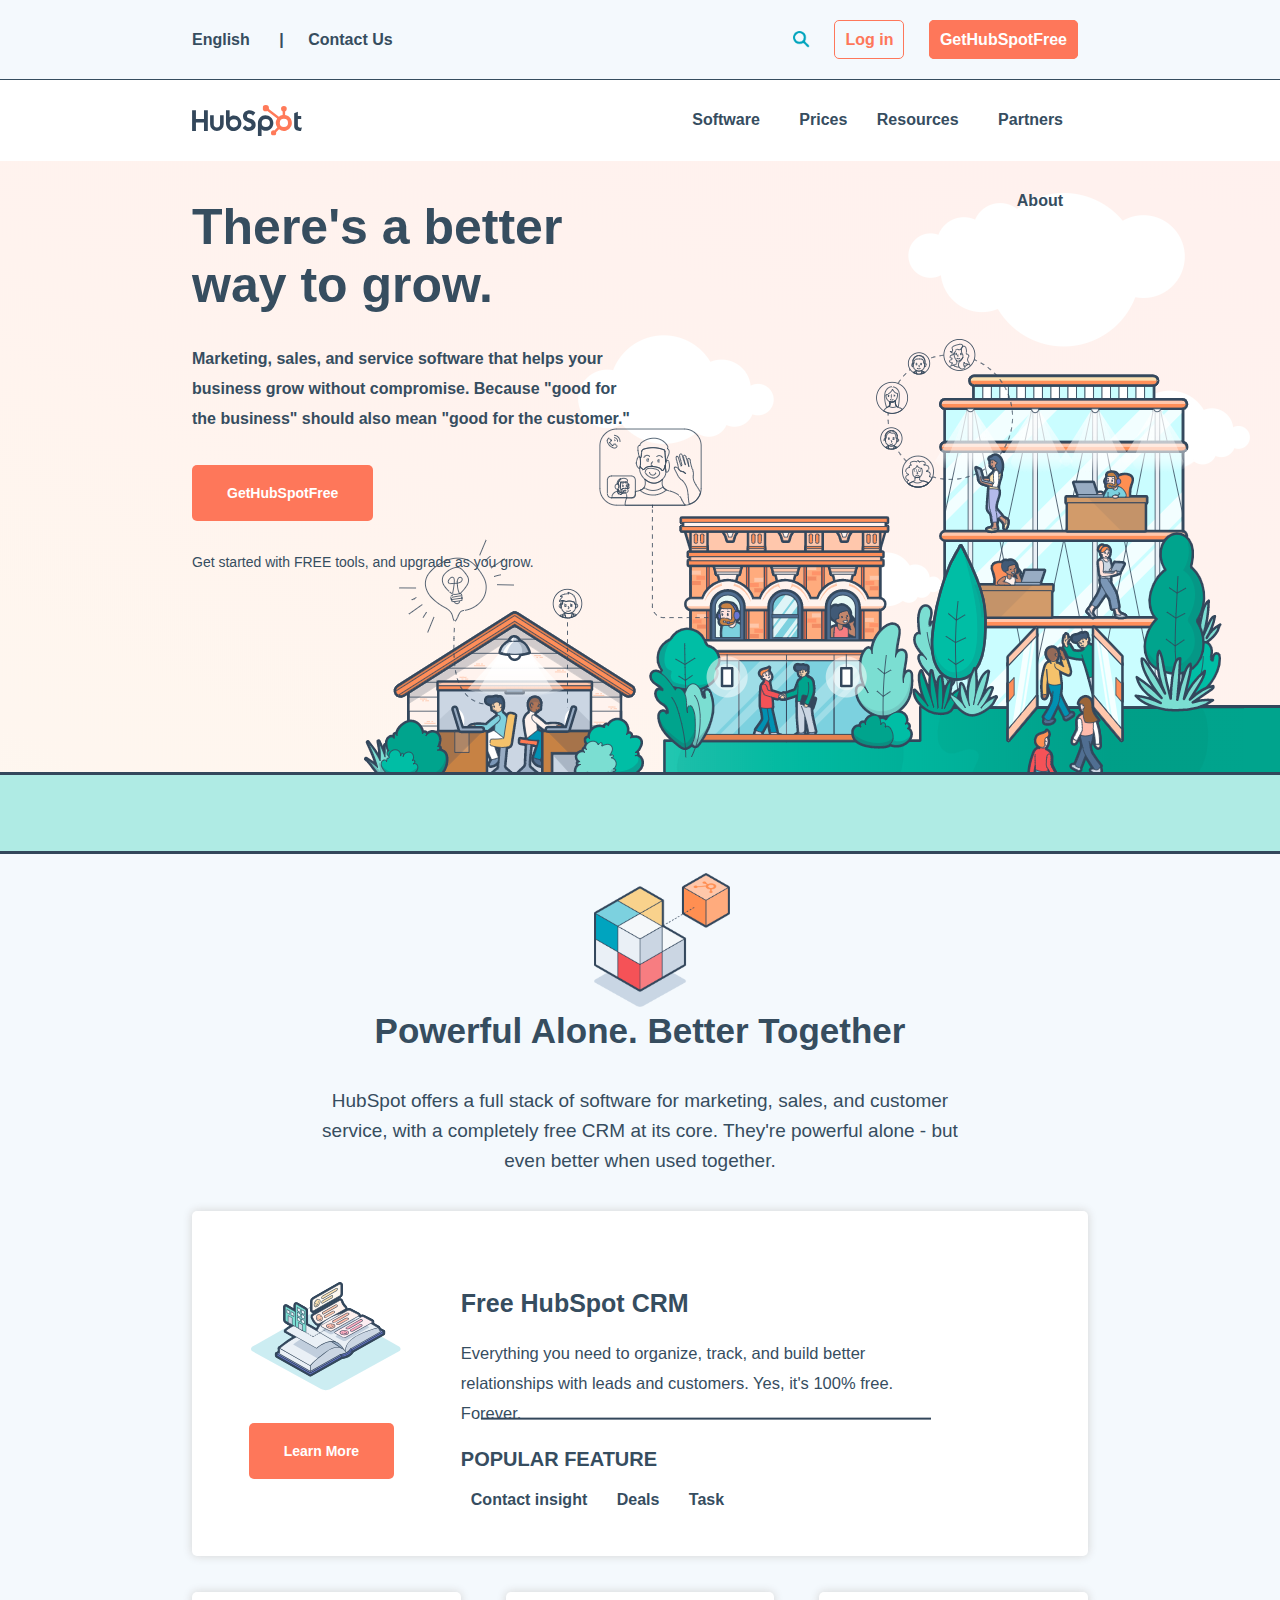
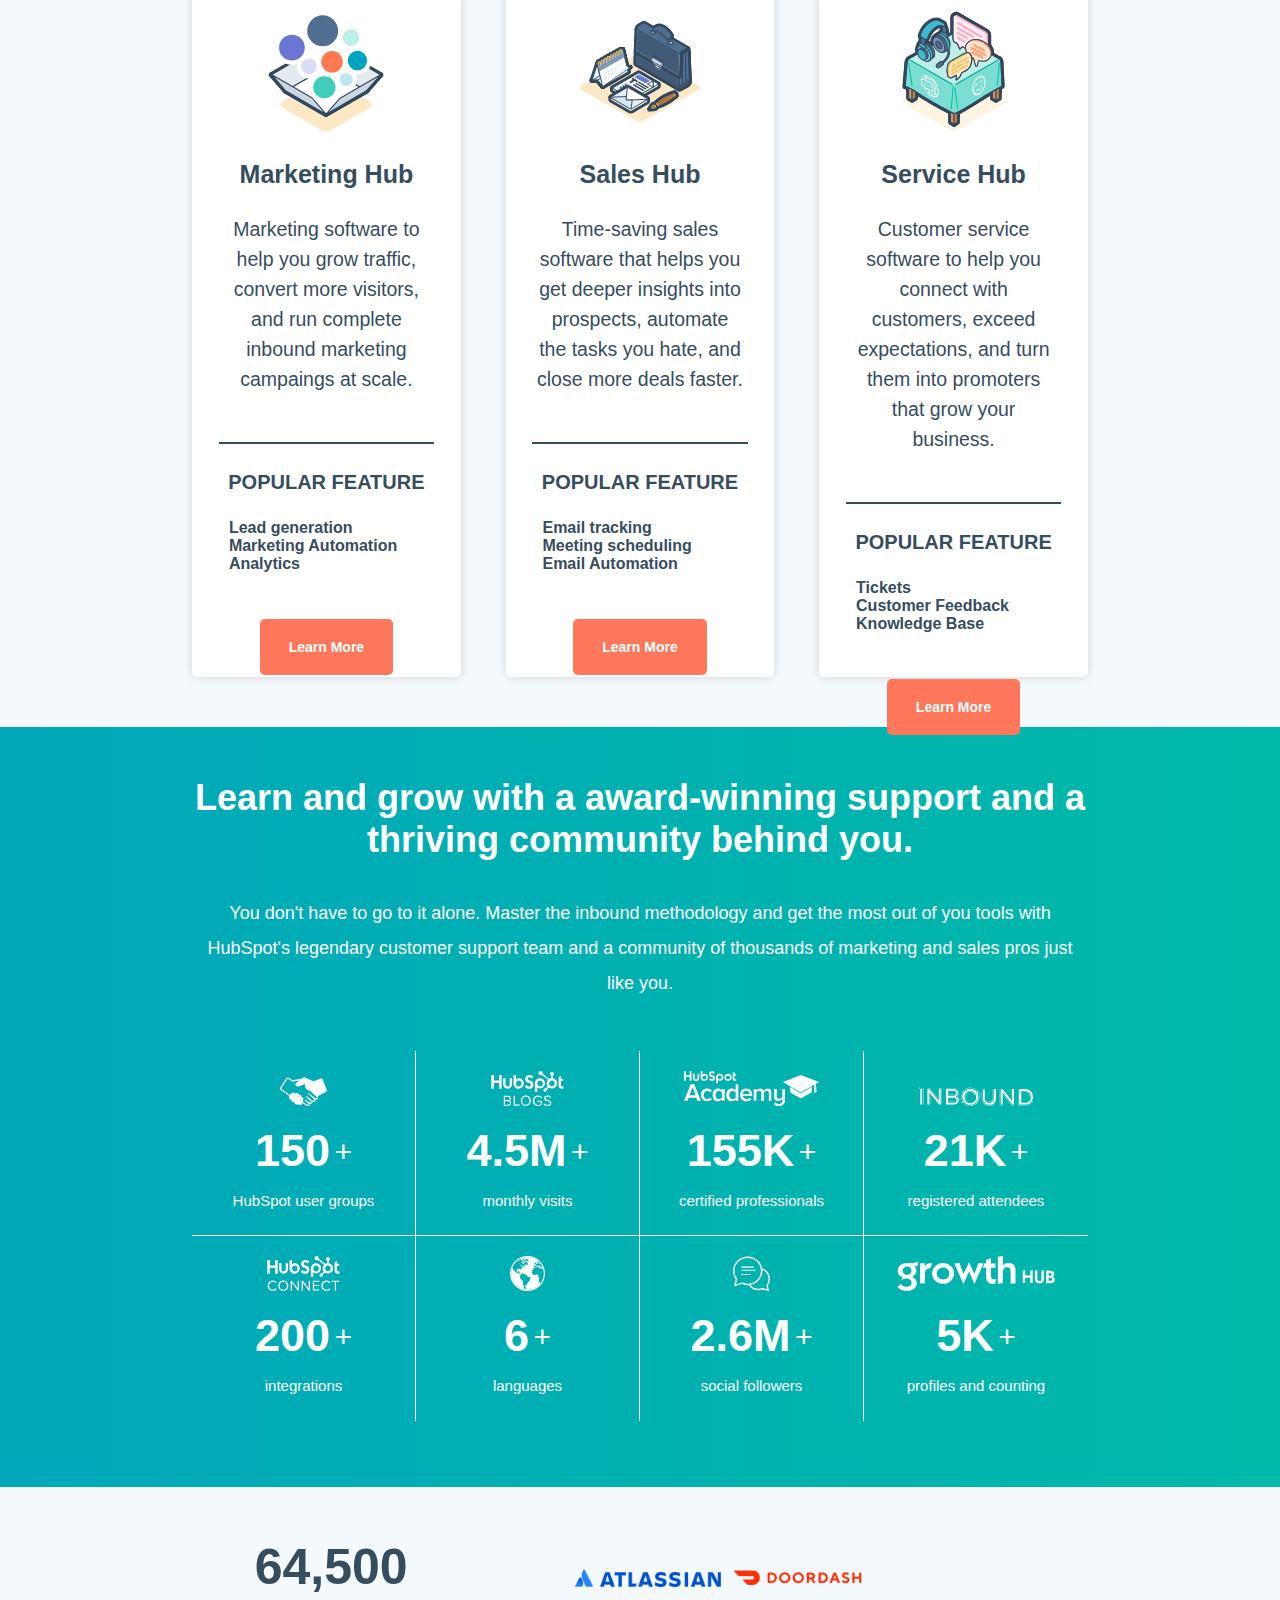
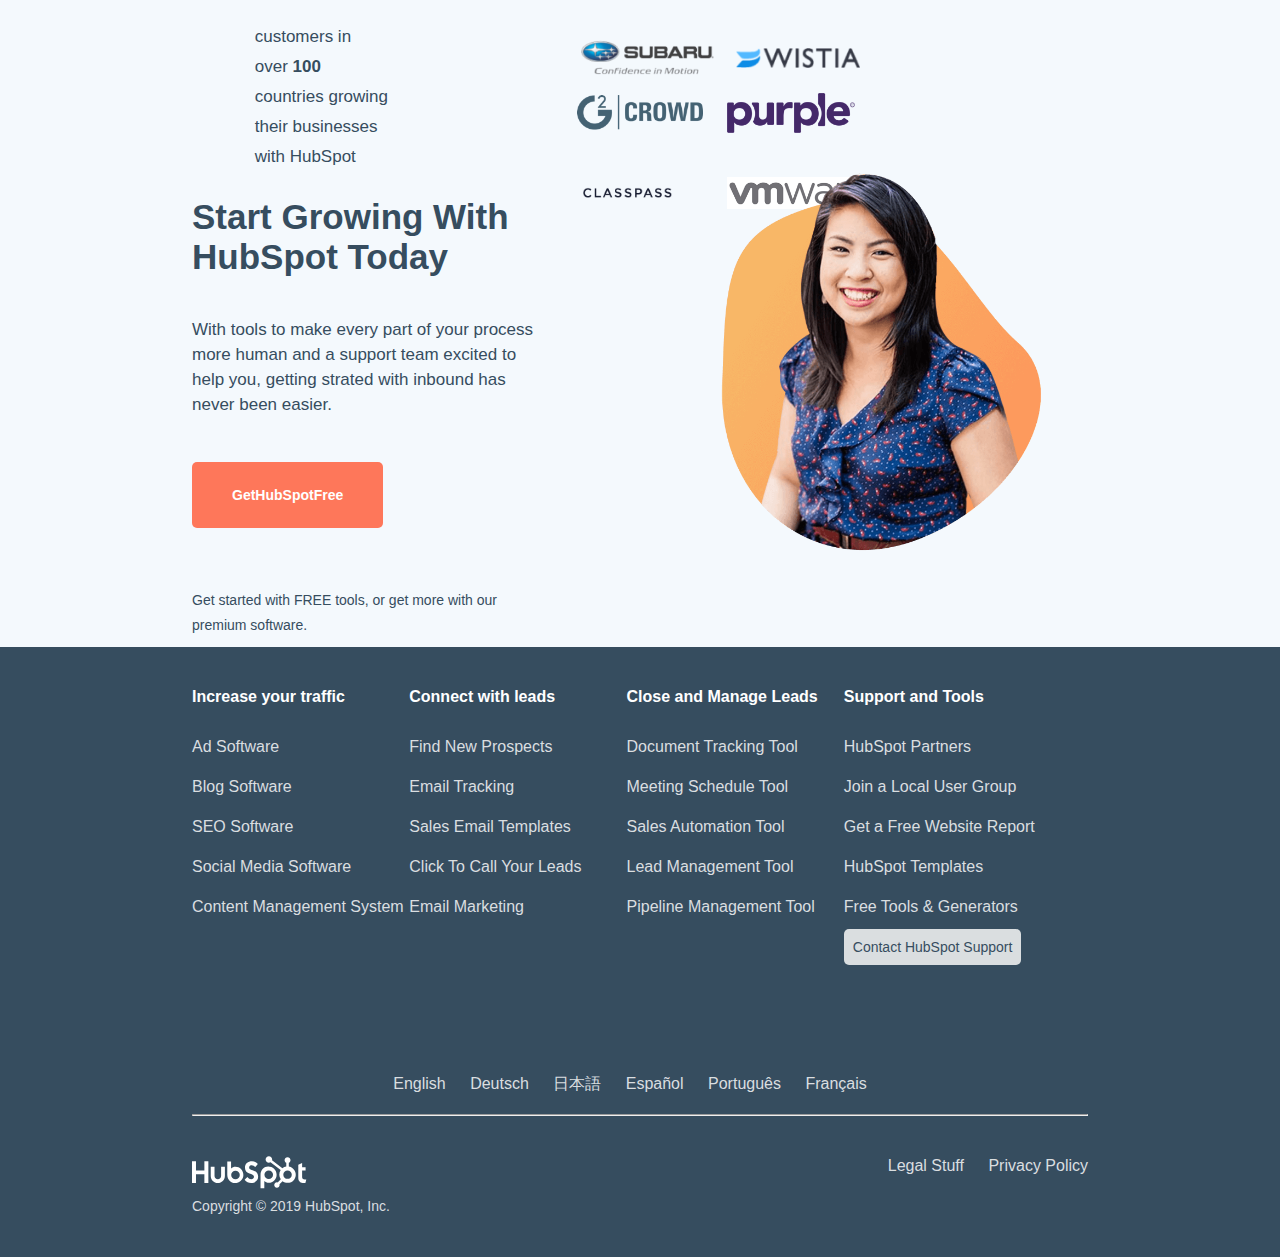
==== index.html @ 75ce94f2 "Fix nav link color" ====
<!DOCTYPE html>
<html lang="en-US">
<head>
    <meta charset="UTF-8">
    <meta http-equiv="X-UA-Compatible" content="IE=edge">
    <meta name="viewport" content="width=device-width, initial-scale=1.0">
    <title>HubSpot</title>
    <link rel="stylesheet" href="./assets/css/style.css">
    <!-- Custom font -->
    <link rel="preconnect" href="https://fonts.gstatic.com">
    <link href="https://fonts.googleapis.com/css2?family=Montserrat:wght@200;400;600;700;800&display=swap" rel="stylesheet">  
    <!-- Custom icons -->
    <link rel="stylesheet" href="https://cdnjs.cloudflare.com/ajax/libs/font-awesome/5.15.3/css/all.min.css" integrity="sha512-iBBXm8fW90+nuLcSKlbmrPcLa0OT92xO1BIsZ+ywDWZCvqsWgccV3gFoRBv0z+8dLJgyAHIhR35VZc2oM/gI1w==" crossorigin="anonymous" />
</head>
<body>
    <!-- Header -->
    <header>
        <!-- Top row nav -->
        <section class="topRow bgLightBlue">
            <div class="container clearfix">
                <div class="col2">
                    <ul>
                        <li>
                            <a class="mainColor" href="#">
                                <i class="fas fa-globe-europe smallGlobe"></i>
                                <span>English</span>
                                <i class="fas fa-chevron-down"></i>
                            </a>
                        </li>
                        <li>
                            <div class="vertical-divisor">|</div>
                        </li>
                        <li>
                            <a class="mainColor" href="#">Contact Us</a>
                        </li>
                    </ul>
                </div>
                <div class="col2 alignRight">
                    <img class="smallIcon" src="./assets/img/search-20icon.webp" alt="Search icon">
                    <a class="medBtn" href="#">Log in</a>
                    <a class="medBtn" href="#">GetHubSpotFree</a>
                </div>
            </div>
        </section>
        <!-- /Top row nav -->
        <section class="bottomRow bgWhite">
            <div class="container clearfix">
                <div class="col2">
                    <img class="siteLogo" src="./assets/img/logo.svg" alt="Site logo">
                </div>
                <div class="col2">
                    <ul class="bottomRMenu alignRight">
                        <li>
                            <a class="mainColor" href="#">
                                <span>Software</span>
                                <i class="fas fa-chevron-down"></i>
                            </a>
                        </li>
                        <li>
                            <a class="mainColor" href="#">
                                <span>Prices</span>
                            </a>
                        </li>
                        <li>
                            <a class="mainColor" href="#">
                                <span>Resources</span>
                                <i class="fas fa-chevron-down"></i>
                            </a>
                        </li>
                        <li>
                            <a class="mainColor" href="#">
                                <span>Partners</span>
                                <i class="fas fa-chevron-down"></i>
                            </a>
                        </li>
                        <li>
                            <a class="mainColor" href="#">
                                <span>About</span>
                                <i class="fas fa-chevron-down"></i>
                            </a>
                        </li>
                    </ul>
                </div>
            </div>
        </section>
    </header>
    <!-- /Header -->

    <!-- Main -->
    <main>
        <!-- Introduction -->
        <section class="siteIntroduction bgLightOrange">
            <div class="introContent container">
                <h1>There's a better way to grow.</h1>
                <p>Marketing, sales, and service software that helps your business grow without compromise. Because "good for the business" should also mean "good for the customer."</p>
                <a class="btnOrange" href="#">GetHubSpotFree</a>
                <p>Get started with FREE tools, and upgrade as you grow.</p>
            </div>
            <div class="imgCompl"></div>
            <div class="imgBck"></div>
        </section>
        <!-- /Introduction -->

        <!-- Products -->
        <section class="mainProducts bgLightBlue">
            <div class="container clearfix">
                <!-- Products intro -->
                <img src="./assets/img/cube.webp" alt="Cube image">
                <h2>Powerful Alone. Better Together</h2>
                <p class="mainPrSub">HubSpot offers a full stack of software for marketing, sales, and customer service, with a completely free CRM at its core. They're powerful alone - but even better when used together.</p>
                <!-- /Products intro -->

                <!-- Horizontal card -->
                <div class="horizProduct boxCard">
                    <div class="col2">
                        <div>
                            <img class="medImg" src="./assets/img/book.svg" alt="Book image">
                        </div>
                        <div>
                            <a class="btnOrange" href="">Learn More</a>
                        </div>
                    </div>
                    <div class="col2">
                        <div class="hubCrm">
                            <h3>Free HubSpot CRM</h3>
                            <p>Everything you need to organize, track, and build better relationships with leads and customers. Yes, it's 100&percnt; free. Forever.</p>
                            <h4>Popular feature</h4>
                            <div class="customHr"></div>
                            <ul>
                                <li>
                                    <i class="orangeCheck fas fa-check-circle"></i> Contact insight
                                </li>
                                <li>
                                    <i class="orangeCheck fas fa-check-circle"></i> Deals
                                </li>
                                <li>
                                    <i class="orangeCheck fas fa-check-circle"></i> Task
                                </li>
                            </ul>
                        </div>
                    </div>
                </div>
                <!-- /Horizontal card -->

                <!-- Vertical cards -->
                <div class="verticalProducts">
                    <!-- First card -->
                    <div class="col3 boxCard">
                        <img src="./assets/img/buble.svg" alt="Buble image">
                        <h3>Marketing Hub</h3>
                        <p>Marketing software to help you grow traffic, convert more visitors, and run complete inbound marketing campaings at scale.</p>
                        <hr>
                        <h4>Popular feature</h4>
                        <ul>
                            <li>
                                <i class="orangeCheck fas fa-check-circle"></i> Lead generation
                            </li>
                            <li>
                                <i class="orangeCheck fas fa-check-circle"></i> Marketing Automation
                            </li>
                            <li>
                                <i class="orangeCheck fas fa-check-circle"></i> Analytics
                            </li>
                        </ul>
                        <div>
                            <a class="btnOrange" href="">Learn More</a>
                        </div>
                    </div>
                    <!-- /First card -->
                    
                    <!-- Second card -->
                    <div class="col3 boxCard">
                        <img src="./assets/img/office.svg" alt="Office stuff image">
                        <h3>Sales Hub</h3>
                        <p>Time-saving sales software that helps you get deeper insights into prospects, automate the tasks you hate, and close more deals faster.</p>
                        <hr>
                        <h4>Popular feature</h4>
                        <ul>
                            <li>
                                <i class="orangeCheck fas fa-check-circle"></i> Email tracking
                            </li>
                            <li>
                                <i class="orangeCheck fas fa-check-circle"></i> Meeting scheduling
                            </li>
                            <li>
                                <i class="orangeCheck fas fa-check-circle"></i> Email Automation
                            </li>
                        </ul>
                        <div>
                            <a class="btnOrange" href="">Learn More</a>
                        </div>
                    </div>
                    <!-- /Second card -->

                    <!-- Third card -->
                    <div class="col3 boxCard">
                        <img src="./assets/img/table.svg" alt="Table image">
                        <h3>Service Hub</h3>
                        <p>Customer service software to help you connect with customers, exceed expectations, and turn them into promoters that grow your business.</p>
                        <hr>
                        <h4>Popular feature</h4>
                        <ul>
                            <li>
                                <i class="orangeCheck fas fa-check-circle"></i> Tickets
                            </li>
                            <li>
                                <i class="orangeCheck fas fa-check-circle"></i> Customer Feedback
                            </li>
                            <li>
                                <i class="orangeCheck fas fa-check-circle"></i> Knowledge Base
                            </li>
                        </ul>
                        <div>
                            <a class="btnOrange" href="">Learn More</a>
                        </div>
                    </div>
                    <!-- /Third card -->
                </div>
                <!-- /Vertical cards -->

            </div>
        </section>
        <!-- /Products -->

        <!-- Numbers -->
        <section class="numbersSec bgGradientBlue">
            <div class="container">
                <!-- Intro -->
                <div class="numbersIntro">
                    <h2>Learn and grow with a award-winning support and a thriving community behind you.</h2>
                    <p>You don't have to go to it alone. Master the inbound methodology and get the most out of you tools with HubSpot's legendary customer support team and a community of thousands of marketing and sales pros just like you.</p>
                </div>
                <!-- /Intro -->

                <!-- Site Numbers -->
                <div class="siteNumbers clearfix">
                    <!-- First -->
                    <div class="col4">
                        <!-- Top Element -->
                        <div class="topElem">
                            <img src="./assets/img/hands.svg" alt="Hands icon">
                            <div>
                                <span class="bigNumber">150</span> 
                                <span class="plusElem">+</span>
                            </div>
                            <p>HubSpot user groups</p>
                        </div>
                        <!-- /Top Element -->
                        
                        <!-- Bottom Element -->
                        <div class="botElem">
                            <img src="./assets/img/connect.svg" alt="Chat icon">
                            <div>
                                <span class="bigNumber">200</span> 
                                <span class="plusElem">+</span>
                            </div>
                            <p>integrations</p>
                        </div>
                        <!-- /Bottom Element -->
                    </div>
                    <!-- /First -->

                    <!-- Second -->
                    <div class="col4">
                        <!-- Top Element -->
                        <div class="topElem">
                            <img src="./assets/img/blogs.svg" alt="Blog icon">
                            <div>
                                <span class="bigNumber">4.5M</span> 
                                <span class="plusElem">+</span>
                            </div>
                            <p>monthly visits</p>
                        </div>
                        <!-- /Top Element -->
                        
                        <!-- Bottom Element -->
                        <div class="botElem">
                            <img src="./assets/img/globe.svg" alt="Earth icon">
                            <div>
                                <span class="bigNumber">6</span> 
                                <span class="plusElem">+</span>
                            </div>
                            <p>languages</p>
                        </div>
                        <!-- /Bottom Element -->                        
                    </div>
                    <!-- /Second -->

                    <!-- Third -->
                    <div class="col4">
                        <div class="topElem">
                            <img src="./assets/img/academy.svg" alt="Academy icon">
                            <div>
                                <span class="bigNumber">155K</span> 
                                <span class="plusElem">+</span>
                            </div>
                            <p>certified professionals</p>
                        </div>
                        <!-- /Top Element -->
                        
                        <!-- Bottom Element -->
                        <div class="botElem">
                            <img src="./assets/img/followers.svg" alt="Follower icon">
                            <div>
                                <span class="bigNumber">2.6M</span> 
                                <span class="plusElem">+</span>
                            </div>
                            <p>social followers</p>
                        </div>
                        <!-- /Bottom Element -->                        
                    </div>
                    <!-- /Third -->

                    <!-- Fourth -->
                    <div class="col4">
                        <div class="topElem last">
                            <img src="./assets/img/inbound.svg" alt="Inbound icon">
                            <div>
                                <span class="bigNumber">21K</span> 
                                <span class="plusElem">+</span>
                            </div>
                            <p>registered attendees</p>
                        </div>
                        <!-- /Top Element -->
                        
                        <!-- Bottom Element -->
                        <div class="botElem last">
                            <img src="./assets/img/growth.svg" alt="Growth hub icon">
                            <div>
                                <span class="bigNumber">5K</span> 
                                <span class="plusElem">+</span>
                            </div>
                            <p>profiles and counting</p>
                        </div>
                        <!-- /Bottom Element -->                        
                    </div>
                    <!-- /Fourth -->

                </div>
                <!-- /Site Numbers -->

            </div>
        </section>
        <!-- /Numbers -->

        <!-- Bottom -->
        <section class="bottomSec">
            <div class="container clearfix">
                <!-- Top row -->
                <div class="topRow">
                    <!-- Left column -->
                    <div class="col2">
                        <h2>64,500</h2>
                        <p>customers in over <strong>100</strong> countries growing their businesses with HubSpot</p>
                    </div>
                    <!-- /Left column -->

                    <!-- Right column -->
                    <div class="col2">
                        <div class="col4">
                            <img class="indLogo" src="./assets/img/atlasian.webp" alt="Atlasian logo" height="18">
                            <img class="indLogo" src="./assets/img/subaru.webp" alt="Subaru logo" height="45">
                        </div>
                        <div class="col4">
                            <img class="indLogo" src="./assets/img/doordash.webp" alt="Doordash logo" height="15">
                            <img class="indLogo" src="./assets/img/wistia.webp" alt="Wistia logo" height="20">
                        </div>
                        <div class="col4">
                            <img class="indLogo" src="./assets/img/g2crowd.webp" alt="G2 Crowd logo" height="35">
                            <img class="indLogo" src="./assets/img/classpass.webp" alt="Classpass logo" height="40">
                        </div>
                        <div class="col4">
                            <img class="indLogo" src="./assets/img/purple.webp" alt="Purple logo" height="40">
                            <img class="indLogo" src="./assets/img/vmware.webp" alt="VMWare logo" height="32">
                        </div>
                    </div>
                    <!-- /Right column -->
                </div>
                <!-- /Top row -->

                <!-- Bottom row -->
                <div class="bottomRow">
                    <!-- Left column -->
                    <div class="col2">
                        <h2>Start Growing With HubSpot Today</h2>
                        <p>With tools to make every part of your process more human and a support team excited to help you, getting strated with inbound has never been easier.</p>
                        <a class="btnOrange" href="">GetHubSpotFree</a>
                        <p>Get started with FREE tools, or get more with our premium software.</p>
                    </div>
                    <!-- Left column -->

                    <!-- Right column -->
                    <div class="col2 womanImg">
                        <img src="./assets/img/woman.webp" alt="Woman image">
                    </div>
                    <!-- /Right column -->
                </div>
                <!-- /Bottom row -->
            </div>
        </section>
        <!-- /Bottom -->
    </main>
    <!-- /Main -->

    <!-- Footer -->
    <footer>
        <div class="container">
            <!-- Top row -->
            <div class="topRow">
                <div class="col4">
                    <h4>Increase your traffic</h4>
                    <ul>
                        <li><a href="#">Ad Software</a></li>
                        <li><a href="#">Blog Software</a></li>
                        <li><a href="#">SEO Software</a></li>
                        <li><a href="#">Social Media Software</a></li>
                        <li><a href="#">Content Management System</a></li>
                    </ul>
                </div>
                <div class="col4">
                    <h4>Connect with leads</h4>
                    <ul>
                        <li><a href="#">Find New Prospects</a></li>
                        <li><a href="#">Email Tracking</a></li>
                        <li><a href="#">Sales Email Templates</a></li>
                        <li><a href="#">Click To Call Your Leads</a></li>
                        <li><a href="#">Email Marketing</a></li>
                    </ul>
                </div>
                <div class="col4">
                    <h4>Close and Manage Leads</h4>
                    <ul>
                        <li><a href="#">Document Tracking Tool</a></li>
                        <li><a href="#">Meeting Schedule Tool</a></li>
                        <li><a href="#">Sales Automation Tool</a></li>
                        <li><a href="#">Lead Management Tool</a></li>
                        <li><a href="#">Pipeline Management Tool</a></li>
                    </ul>
                </div>
                <div class="col4">
                    <h4>Support and Tools</h4>
                    <ul>
                        <li><a href="#">HubSpot Partners</a></li>
                        <li><a href="#">Join a Local User Group</a></li>
                        <li><a href="#">Get a Free Website Report</a></li>
                        <li><a href="#">HubSpot Templates</a></li>
                        <li><a href="#">Free Tools & Generators</a></li>
                        <li><a class="btnSupp" href="#">Contact HubSpot Support</a></li>
                        <li>
                            <i class="fab fa-facebook-f"></i>
                            <i class="fab fa-instagram"></i>
                            <i class="fab fa-youtube"></i>
                            <i class="fab fa-twitter"></i>
                            <i class="fab fa-linkedin-in"></i>
                        </li>
                    </ul>
                </div>
            </div>
            <!-- /Top row -->

            <!-- Bottom row -->
            <div class="bottomRow">
                <!-- Languages -->
                <div>
                    <div class="siteLang">
                        <ul>
                            <li><a href="#">English</a></li>
                            <li><a href="#">Deutsch</a></li>
                            <li><a href="#">日本語</a></li>
                            <li><a href="#">Español</a></li>
                            <li><a href="#">Português</a></li>
                            <li><a href="#">Français</a></li>
                        </ul>
                    </div>
                    <!-- /Languages -->
                    <hr>
                </div>

                <!-- Left column -->
                <div class="col2 alignLeft">
                    <div class="imgSite"></div>
                    <p>Copyright &copy; 2019 HubSpot, Inc.</p>
                </div>
                <!-- /Left column -->

                <!-- Right column -->
                <div class="col2 alignRight">
                    <ul>
                        <li class="siteLegal">
                            <a href="#">Legal Stuff</a>
                        </li>
                        <li class="siteLegal">    
                            <a href="#">Privacy Policy</a>
                        </li>
                    </ul>
                </div>
                <!-- /Right column -->
            </div>
            <!-- /Bottom row -->
        </div>
    </footer>
    <!-- /Footer -->
</body>
</html>
---- assets/css/style.css ----
/* Utility */
* {
    box-sizing: border-box;
    padding: 0;
    margin: 0;
}

.clearfix::after {
    display: table;
    clear: both;
    content: "";
}

a {
    text-decoration: none;
}

ul li  {
    list-style: none;
}

.container {
    height: 100%;
    width: 70%;
    margin: auto;
}

.smallIcon {
    width: 17px;
    height: 17px;
    vertical-align: text-top;
}

.col2 {
    width: calc(100%/2);
    height: 100%;
    float: left;
}

.col3 {
    width: calc(90%/3);
    height: 685px;
    float: left;
    border-radius: 5px;
}

.col4 {
    width: calc(100%/4);
    text-align: center;
    float: left;
}

.alignLeft {
    text-align: left !important;
}

.alignRight {
    text-align: right !important;
}

.boxCard {
    background: white;
    box-shadow: 0 0 10px lightgrey;
}

.medImg {
    width: 150px !important;
}

.indLogo {
    vertical-align: middle;
    display: inline-block;
    margin: auto;
}

.bgLightBlue {
    background-color: #f4f9fd;
}

.bgWhite {
    background-color: white;
}

.bgLightOrange {
    background-color: #fff4ef;
}

.bgGradientBlue {
    background: linear-gradient(90deg, #00A8BA 0%, #00B9A8 100%);
}

.mainColor {
    color: #364d5f !important;
}

.btnOrange {
    background-color: #fe775a;
}

.btnSupp {
    background-color: #DADEE0;
    color: #364d5f;
    padding: 10px 9px;
    border-radius: 5px;
    font-size: 14px;
}

.orangeCheck {
    color: #fe775a;
    margin-right: 10px;
    vertical-align: initial;
}

.orangeCheck i {
    font-size: 12px;
    padding: 1px 2px;
    margin-left: 1px;
    margin-top: -1px;
}

.customHr {
    height: 1px;
    border: 1px solid #33475b;
    position: absolute;
    top: 75%;
    right: 25%;
    width: 450px;
}

/* Page */
body {
    background-color: #f4f9fd;
    color: #364d5f;
    /* font-family: 'Montserrat', sans-serif; */
    font-family: Arial, Helvetica, sans-serif;
}

header {
    width: 100%;
    height: 160px;
    font-weight: 600;
}

i {
    vertical-align: middle;
}

.topRow, .bottomRow {
    height: calc(100%/2);
    line-height: 80px;
}

header .topRow {
    border-bottom: 1px solid #364d5f;
}

.smallGlobe {
    vertical-align: text-top;
    font-size: 17px;
    color: #364d5f;
}

.col2 span {
    display: inline-block;
    margin-right: 5px;
}

.col2 ul li, .col3 ul li {
    display: inline-block;
}

.col2 > :nth-child(2) {
    margin-right: 10px;
}

.col2 > img:nth-child(1) {
    margin-right: 10px;
}

.vertical-divisor {
    margin: 0 20px;
}

.topRow .col2:nth-child(2) {
    text-align: center;
}

.medBtn {
    color: #fe775a;
    border: 1px solid #fe775a;
    padding: 10px 10px;
    border-radius: 5px;
    margin: 0 10px;
}

.medBtn:nth-child(3) {
    color: white;
    background-color: #fe775a;;
}

.siteLogo {
    vertical-align: middle;
    width: 110px;
}

.bottomRMenu li{
    margin: 0 10px;
}

.bottomRMenu a {
    color: #364d5f;
}

.bottomRMenu i {
    margin-left: 10px;
}

/* Introduction */
.imgBck {
    /* text-align: right; */
    background: url(../img/jumbotron.png);
    height: 650px;
    background-position-x: 100%;
    background-repeat: no-repeat;
}

.introContent {
    position: absolute;
    left: 15%;
    padding-top: 3%;
    width: 35%;
}

.introContent h1 {
    font-size: 50px;
    font-weight: 800;
}

.introContent p {
    padding-top: 30px;
    font-weight: 600;
    line-height: 30px;
    margin-bottom: 50px;
}

.introContent a, .horizProduct a{
    color: white;
    padding: 20px 35px;
    border-radius: 5px;
    font-size: 14px;
    font-weight: 600;
}

.introContent p:nth-child(4) {
    margin-top: 15px;
    font-size: 14px;
    font-weight: normal;
}

.imgCompl {
    position: absolute;
    background-color: #afebe4;
    height: 82px;
    width: 100%;
    top: 772px;
    border-top: 3px solid #33475b;
    border-bottom: 3px solid #33475b;
}

/* Products */
.mainProducts > .container {
    text-align: center;
}

.mainProducts > .container img {
    width: 20%;
    margin-top: 7%;
}

.mainProducts h2 {
    font-size: 35px;
}

.mainProducts .mainPrSub {
    font-size: 19px;
}

.mainProducts p {
    margin: 35px 12%;
    font-size: 16.5px;
    line-height: 30px;
}

.horizProduct {
    height: 345px;
    text-align: left;
    border-radius: 5px;
    margin-bottom: 4%;
}

.horizProduct .col2:nth-child(1) {
    width: 30%;
    text-align: center;
}

.horizProduct .col2:nth-child(2) {
    width: 70%;
    text-align: left;
}

.horizProduct img {
    height: 150px;
    width: 150px;
    margin-top: 50px !important;
}

.horizProduct a {
    display: inline-block;
    margin-top: 40px;
}

.col2 > div {
    height: 50%;
}

.horizProduct p, .horizProduct h4, .horizProduct ul {
    margin: 20px 0px;
    width: 70%;
}

.horizProduct h3, .verticalProducts h3{
    font-size: 25px;
}

.horizProduct h4, .col3 h4{
    text-transform: uppercase;
    font-size: 20px;
}

.horizProduct hr {
    width: 50px;
    display: absolute;
}

.hubCrm {
    transform: translate(0, 45%);
}

.horizProduct li {
    font-weight: 600;
    margin-right: 15px;
}

.verticalProducts .col3:nth-child(2) {
    margin: 0 5%;
}

.col3 img {
    margin-top: 20px;
    margin-bottom: 25px;
    width: 120px !important;
    height: 120px;
}

.col3 p {
    margin: 25px 30px;
    line-height: 30px;
    font-size: 19.5px;
}

.col3 hr {
    margin: 18% 10% 10% 10%;
    border: 1px solid #364d5f;
}

.col3 ul li {
    text-align: left;
    display: block;
    margin-left: 10%;
    font-weight: 600;
}

.col3 ul {
    margin-top: 25px;
}

.verticalProducts a, .bottomSec .bottomRow a {
    color: white;
    padding: 20px 29px;
    border-radius: 5px;
    font-size: 14px;
    font-weight: 600;
}

.verticalProducts > .col3 > div {
    padding: 65px 0px;
}

/* Reviews */
.numbersSec {
    height: 760px;
    margin-top: 50px;
}

.numbersIntro {
    padding-top: 50px;
    text-align: center;
    color: white;
}

.numbersIntro h2 {
    font-size: 36px;
    padding-bottom: 35px;
}

.numbersIntro p {
    font-size: 18px;
    line-height: 35px;
}

.siteNumbers {
    height: 320px;
    margin-top: 50px;
    color: white;
}

.topElem {
    height: 185px;
    border-right: 1px solid white;
    border-bottom: 1px solid white;
}

.botElem {
    height: 185px;
    border-right: 1px solid white;
}

.last {
    border-right: 0px;
}

.topElem > img, .botElem > img {
    margin-top: 20px;
    height: 35px;
}

.topElem > div, .botElem > div {
    padding: 15px 0;
}

.topElem > p, .botElem p {
    font-size: 15px;
    padding-bottom: 15px;
}

.bigNumber {
    font-size: 45px;
    font-weight: 600;
}

.plusElem {
    font-size: 30px;
    vertical-align: text-bottom;
}

/*
    Bottom 
*/
.bottomSec {
    height: 760px;
}

/* Top Row */
.bottomSec .topRow {
    height: 270px;
}

.bottomSec .topRow > div:first-child {
    width: 30%;
    padding: 40px 7% 0 7%;
    line-height: 30px;
}

.bottomSec h2 {
    font-size: 50px;
    padding: 25px 0px;
}

.bottomSec p {
    font-size: 17px;
    margin-top: 15px;
}

.bottomSec .topRow > div:nth-child(2) {
    width: 50%;
    transform: translate(25%, 50px);
}

.bottomSec .topRow .col2 > .col4 {
    width: 150px;
} 

.topRow .col2 > .col4:nth-child(3), .topRow .col2 > .col4:nth-child(4) {
    text-align: left;
}

.topRow .col2 > .col4:nth-child(3) {
    margin-left: 1%;
}

/* Bottom Row */
.bottomRow  h2 {
    font-size: 35px;
}

.bottomRow .col2 > p {
    line-height: 25px;
}

.bottomSec .bottomRow {
    line-height: normal;
    margin-top: 15px;
}

.bottomSec .bottomRow .col2:nth-child(1) {
    width: 40%;
}

.bottomRow .btnOrange {
    margin: 45px 0;
    display: inline-block;
    padding: 25px 40px !important;
}

.bottomRow .col2 > p:last-child {
    font-size: 14px;
}

.bottomRow .womanImg {
    text-align: right;
    transform: translate(12%, 0%);
}

.womanImg img {
    width: 320px;
}

/* 
    Footer
*/

footer {
    background-color: #364d5f;
    color:#DADEE0 !important;
    height: 610px;
}

footer h4 {
    color: white;
}

footer .topRow {
    height: 70%;
}

footer .bottomRow {
    height: 30%;
    text-align: center;
}

footer .col4 {
    text-align: left;
    width: calc(97%/4);
    margin-top: 10px;
}

footer ul {
    line-height: 40px;
    margin-top: -10px;
}

footer a {
    color: #DADEE0;
}

footer li i {
    width: 15px;
    height: 15px;
    margin-right: 18px;
}

footer .bottomRow .col2 p {
    line-height: 0px;
}

footer .bottomRow ul li {
    display: inline-block;
    margin: 0 20px 10px 0px;
}

.siteLegal:nth-child(2){
    margin: 0;
}

footer .col2 {
    height: 100px;
    margin-top: 40px;
}

footer .imgSite {
    background-image: url("../img/logo-white.svg");
    background-repeat: no-repeat;
    width: 120px;
    height: 50px;
}
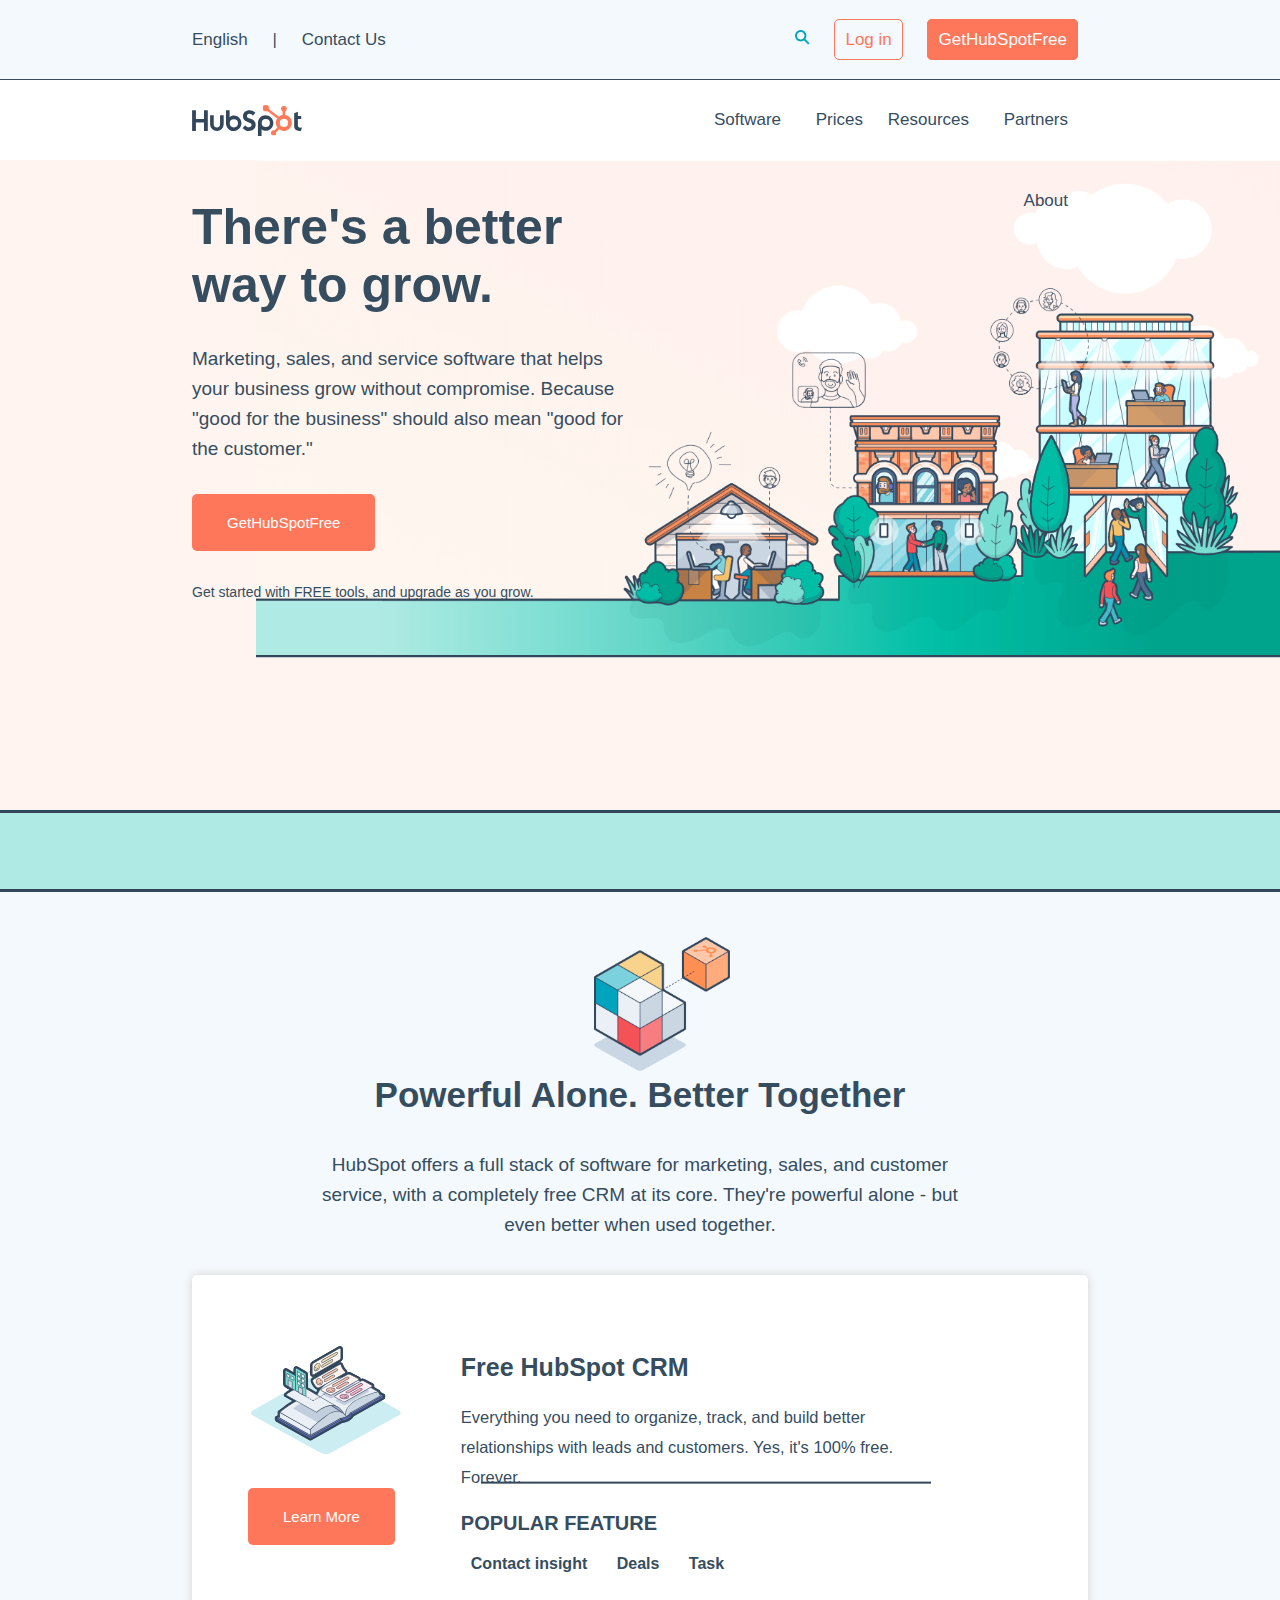
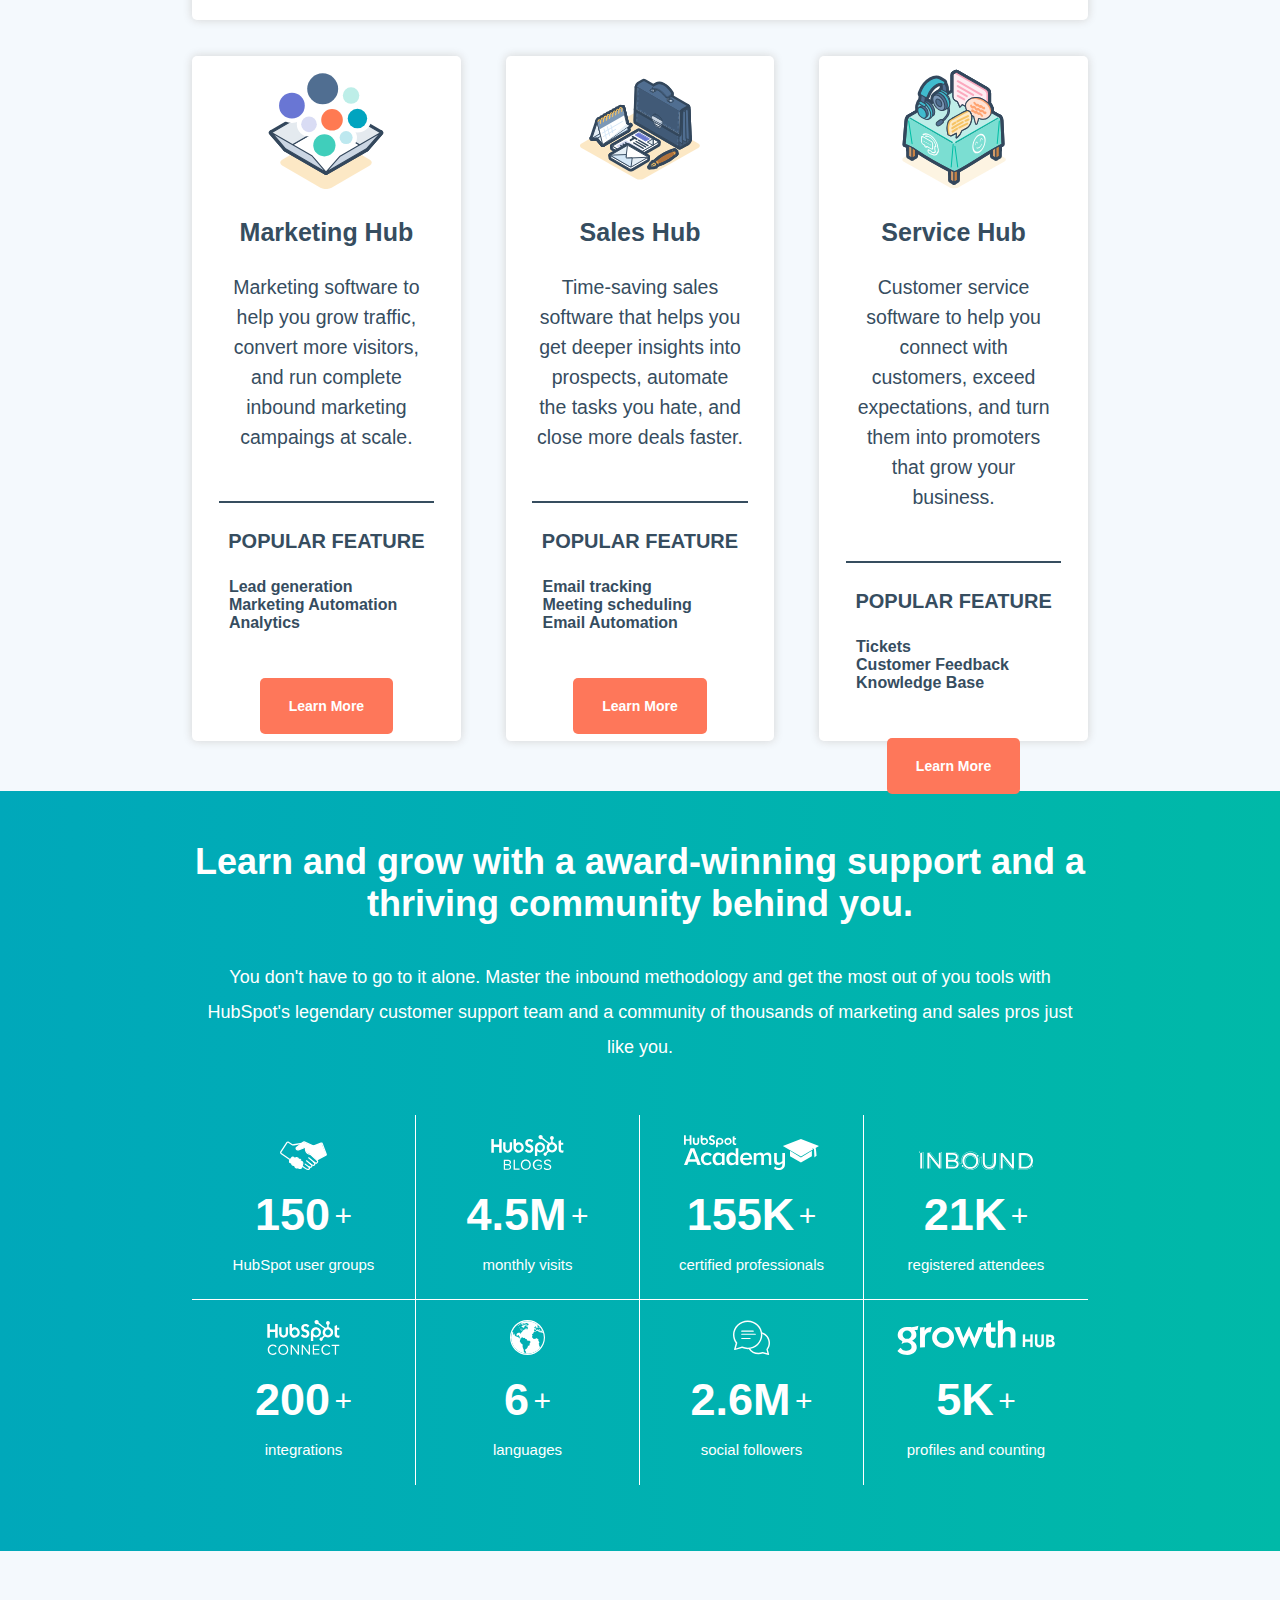
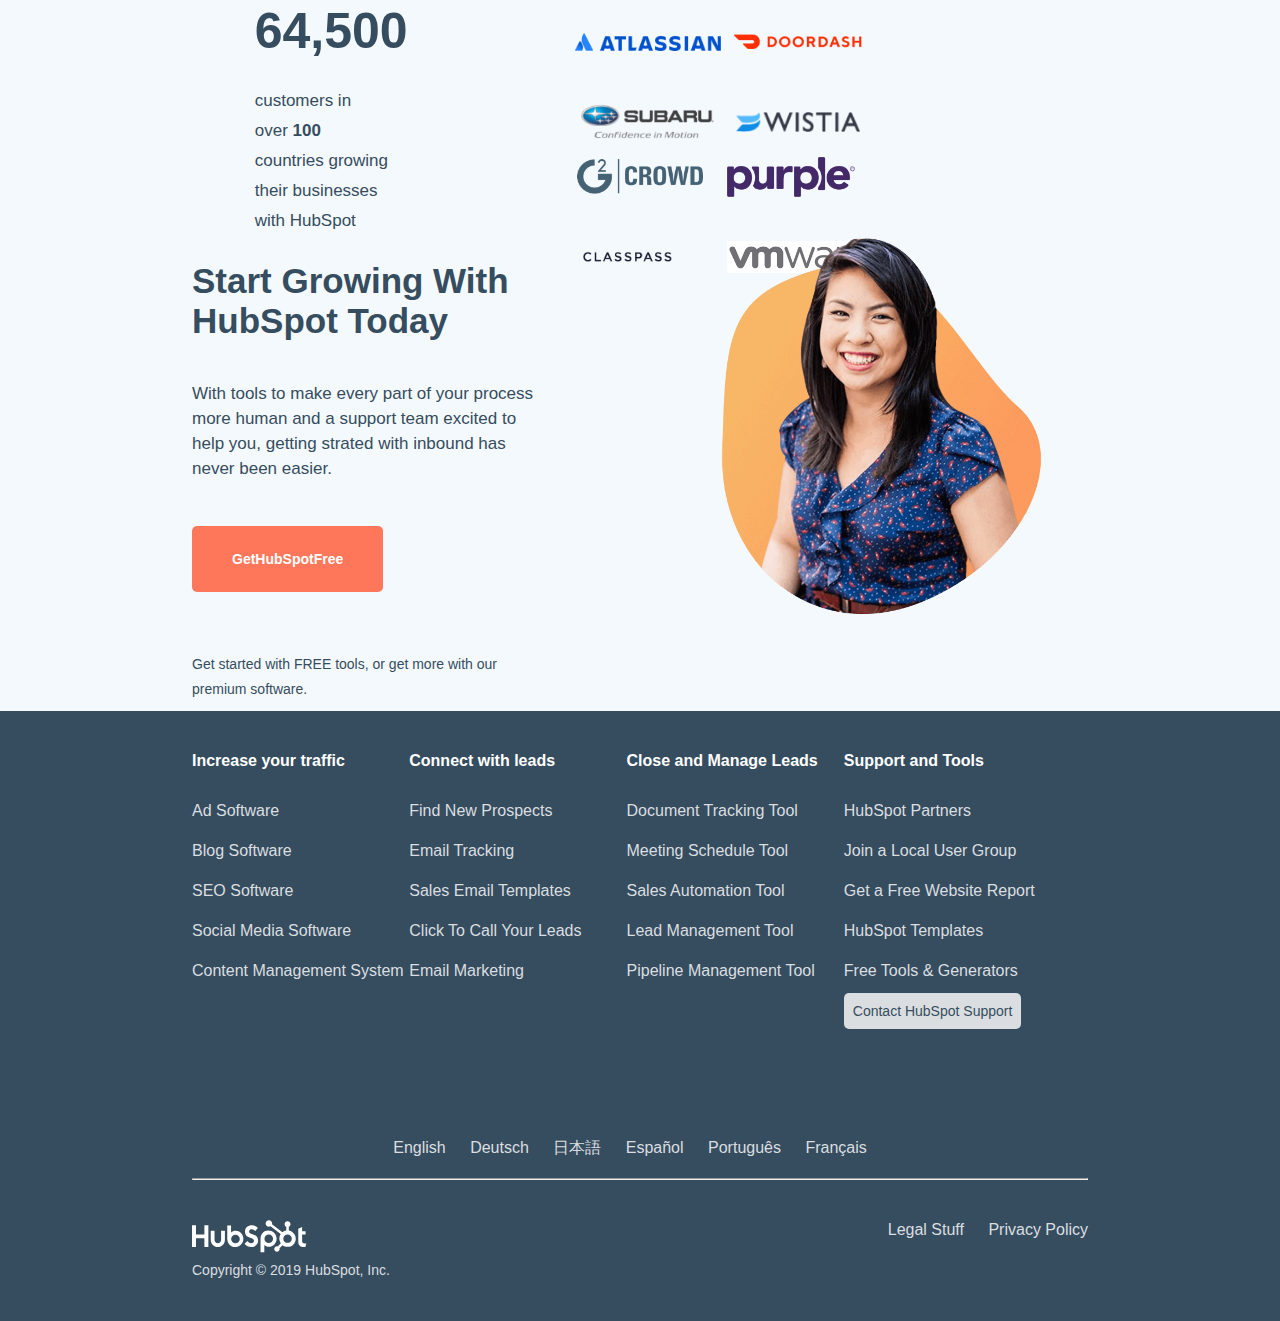
==== commit 26ff65f0: "Fix main bckgrnd image" ====
--- a/index.html
+++ b/index.html
@@ -96,8 +96,8 @@
                 <a class="btnOrange" href="#">GetHubSpotFree</a>
                 <p>Get started with FREE tools, and upgrade as you grow.</p>
             </div>
+            <div class="imgBck"></div>
             <div class="imgCompl"></div>
-            <div class="imgBck"></div>
         </section>
         <!-- /Introduction -->
 
--- a/assets/css/style.css
+++ b/assets/css/style.css
@@ -26,8 +26,8 @@
 }
 
 .smallIcon {
-    width: 17px;
-    height: 17px;
+    width: 15px;
+    height: 15px;
     vertical-align: text-top;
 }
 
@@ -138,7 +138,7 @@
 header {
     width: 100%;
     height: 160px;
-    font-weight: 600;
+    font-size: 17px;
 }
 
 i {
@@ -162,7 +162,6 @@
 
 .col2 span {
     display: inline-block;
-    margin-right: 5px;
 }
 
 .col2 ul li, .col3 ul li {
@@ -217,11 +216,11 @@
 
 /* Introduction */
 .imgBck {
-    /* text-align: right; */
     background: url(../img/jumbotron.png);
     height: 650px;
     background-position-x: 100%;
     background-repeat: no-repeat;
+    background-size: 80%;
 }
 
 .introContent {
@@ -238,17 +237,16 @@
 
 .introContent p {
     padding-top: 30px;
-    font-weight: 600;
     line-height: 30px;
     margin-bottom: 50px;
+    font-size: 19px;
 }
 
 .introContent a, .horizProduct a{
     color: white;
     padding: 20px 35px;
     border-radius: 5px;
-    font-size: 14px;
-    font-weight: 600;
+    font-size: 15px;
 }
 
 .introContent p:nth-child(4) {
@@ -258,11 +256,8 @@
 }
 
 .imgCompl {
-    position: absolute;
     background-color: #afebe4;
     height: 82px;
-    width: 100%;
-    top: 772px;
     border-top: 3px solid #33475b;
     border-bottom: 3px solid #33475b;
 }
@@ -274,7 +269,7 @@
 
 .mainProducts > .container img {
     width: 20%;
-    margin-top: 7%;
+    margin-top: 5%;
 }
 
 .mainProducts h2 {
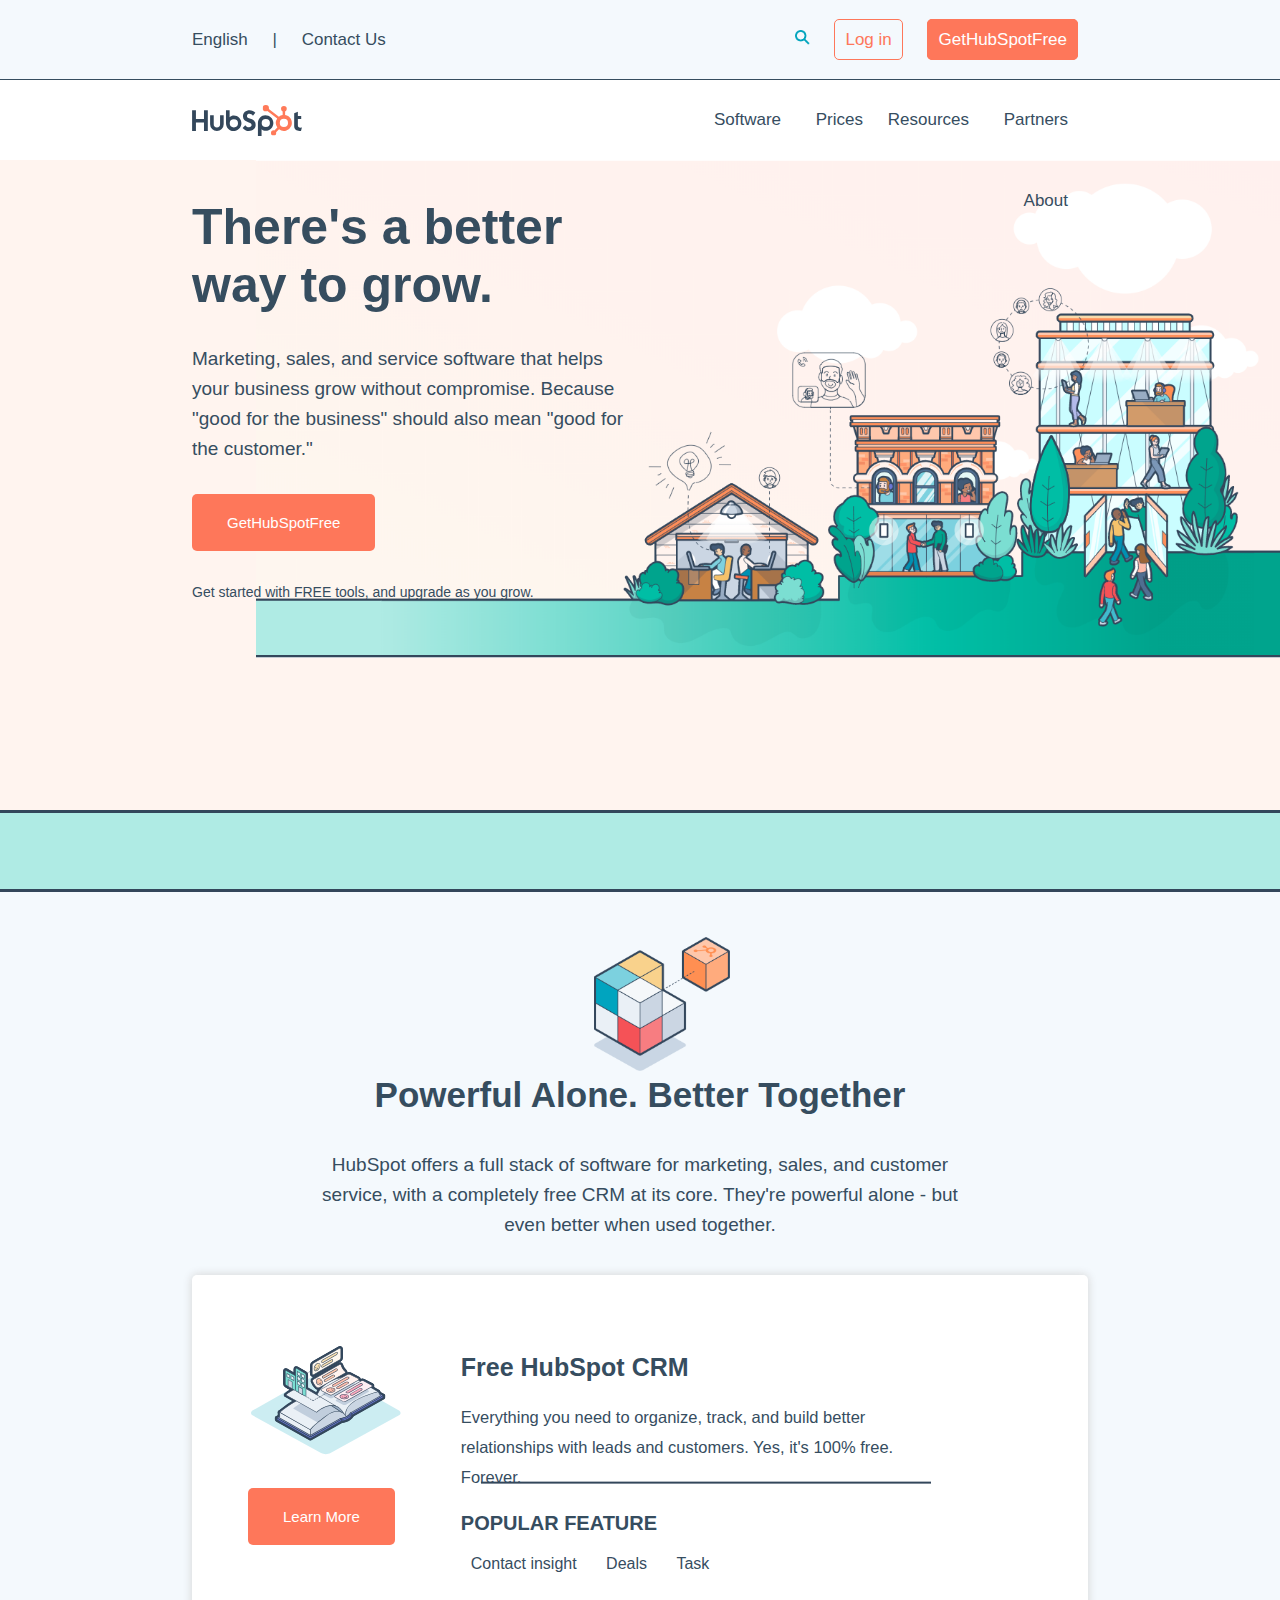
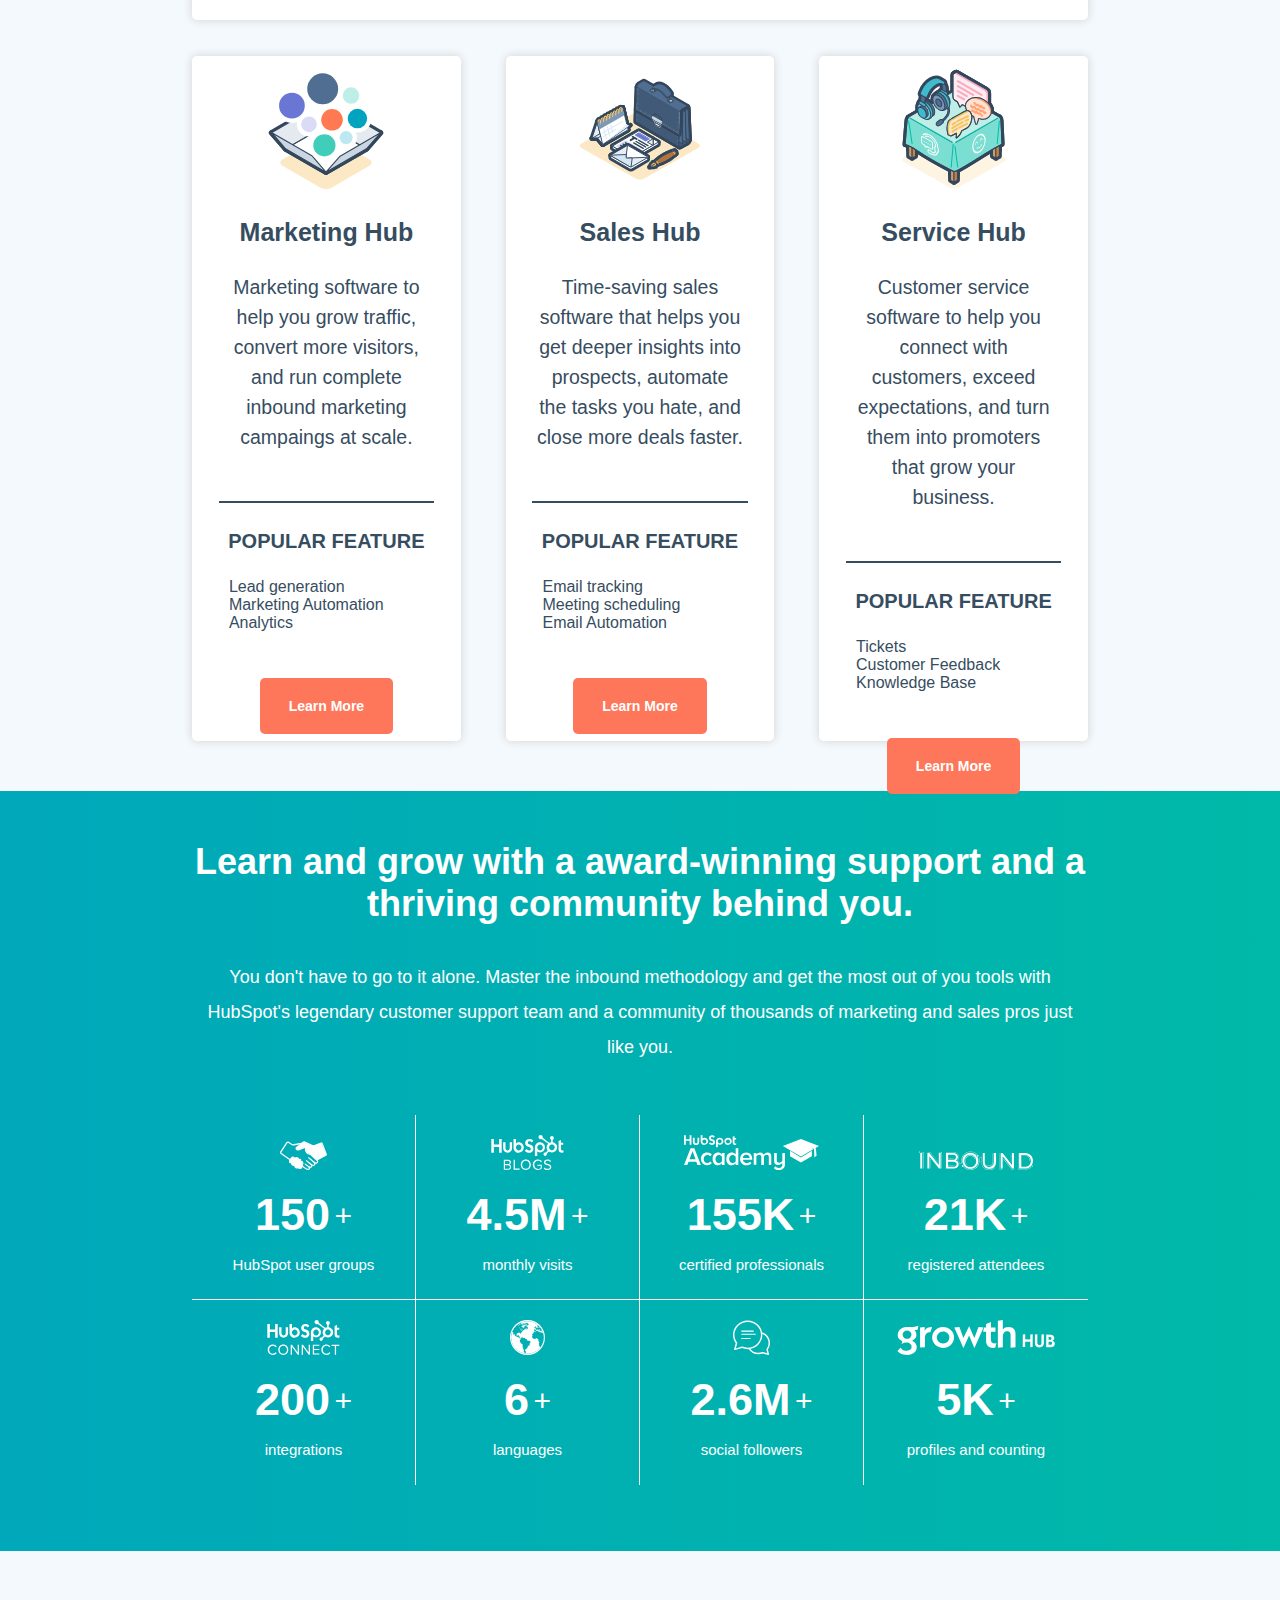
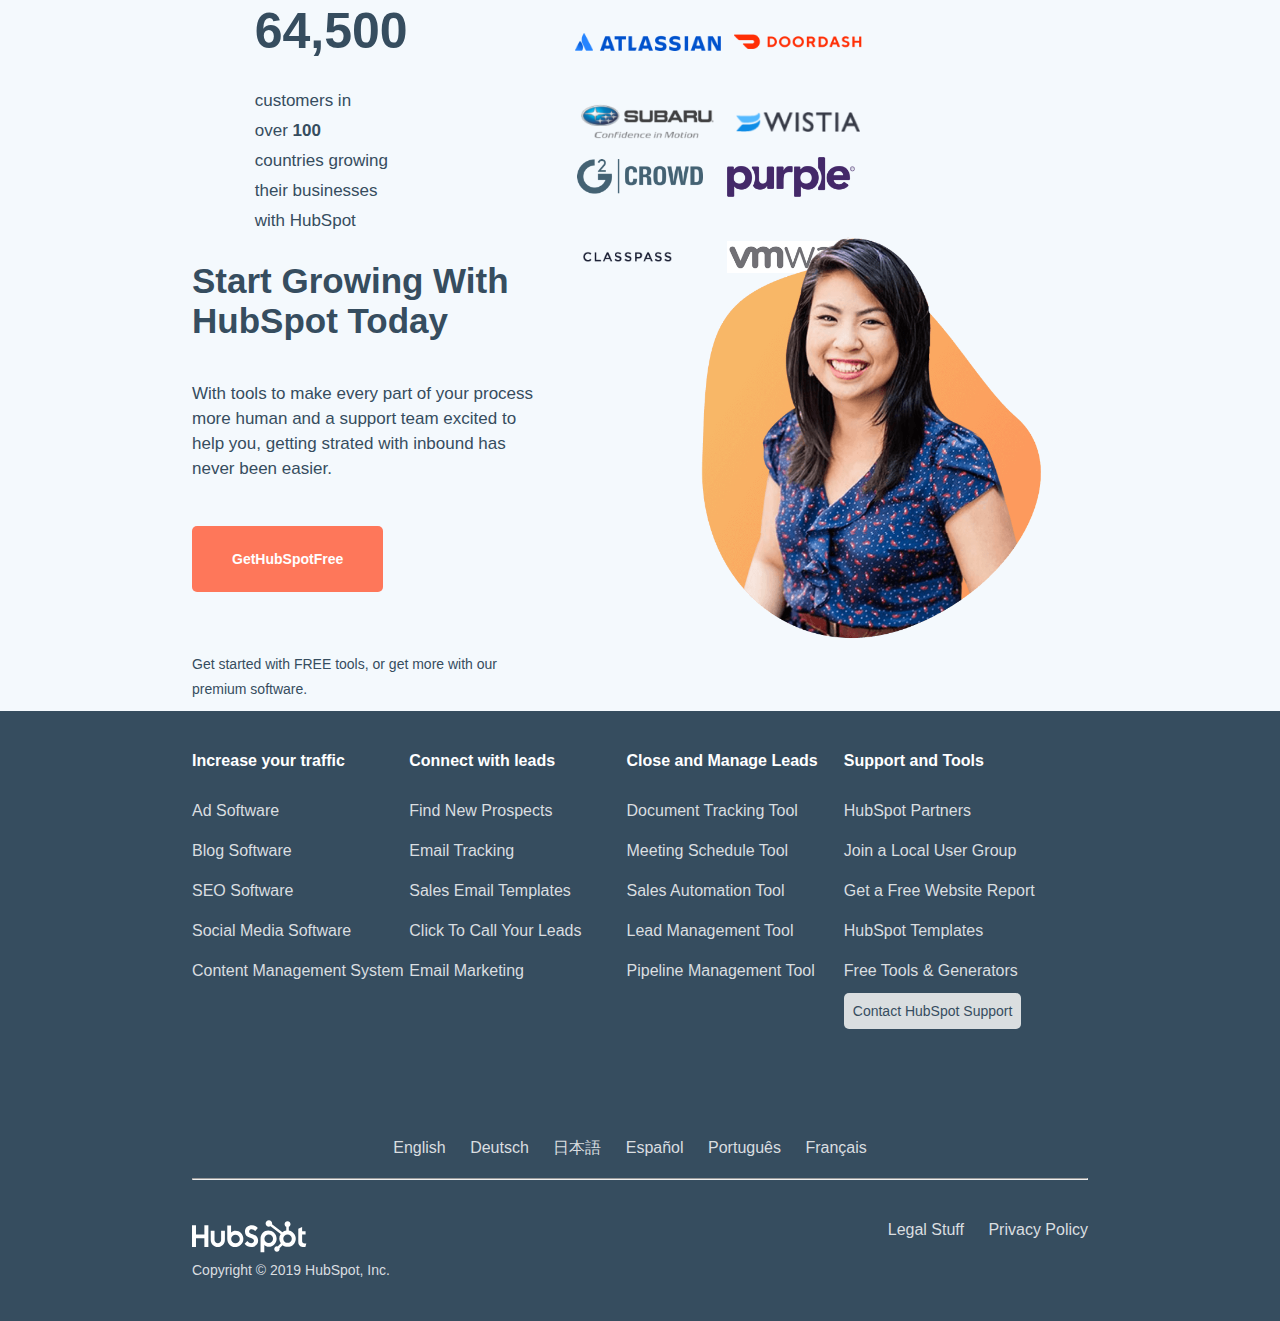
==== commit 7eac3e74: "Elem class fix" ====
--- a/index.html
+++ b/index.html
@@ -445,7 +445,7 @@
                         <li><a href="#">Get a Free Website Report</a></li>
                         <li><a href="#">HubSpot Templates</a></li>
                         <li><a href="#">Free Tools & Generators</a></li>
-                        <li><a class="btnSupp" href="#">Contact HubSpot Support</a></li>
+                        <li><a class="btnSupp mainColor" href="#">Contact HubSpot Support</a></li>
                         <li>
                             <i class="fab fa-facebook-f"></i>
                             <i class="fab fa-instagram"></i>
--- a/assets/css/style.css
+++ b/assets/css/style.css
@@ -342,7 +342,6 @@
 }
 
 .horizProduct li {
-    font-weight: 600;
     margin-right: 15px;
 }
 
@@ -372,7 +371,6 @@
     text-align: left;
     display: block;
     margin-left: 10%;
-    font-weight: 600;
 }
 
 .col3 ul {
@@ -537,7 +535,7 @@
 }
 
 .womanImg img {
-    width: 320px;
+    width: 340px;
 }
 
 /* 
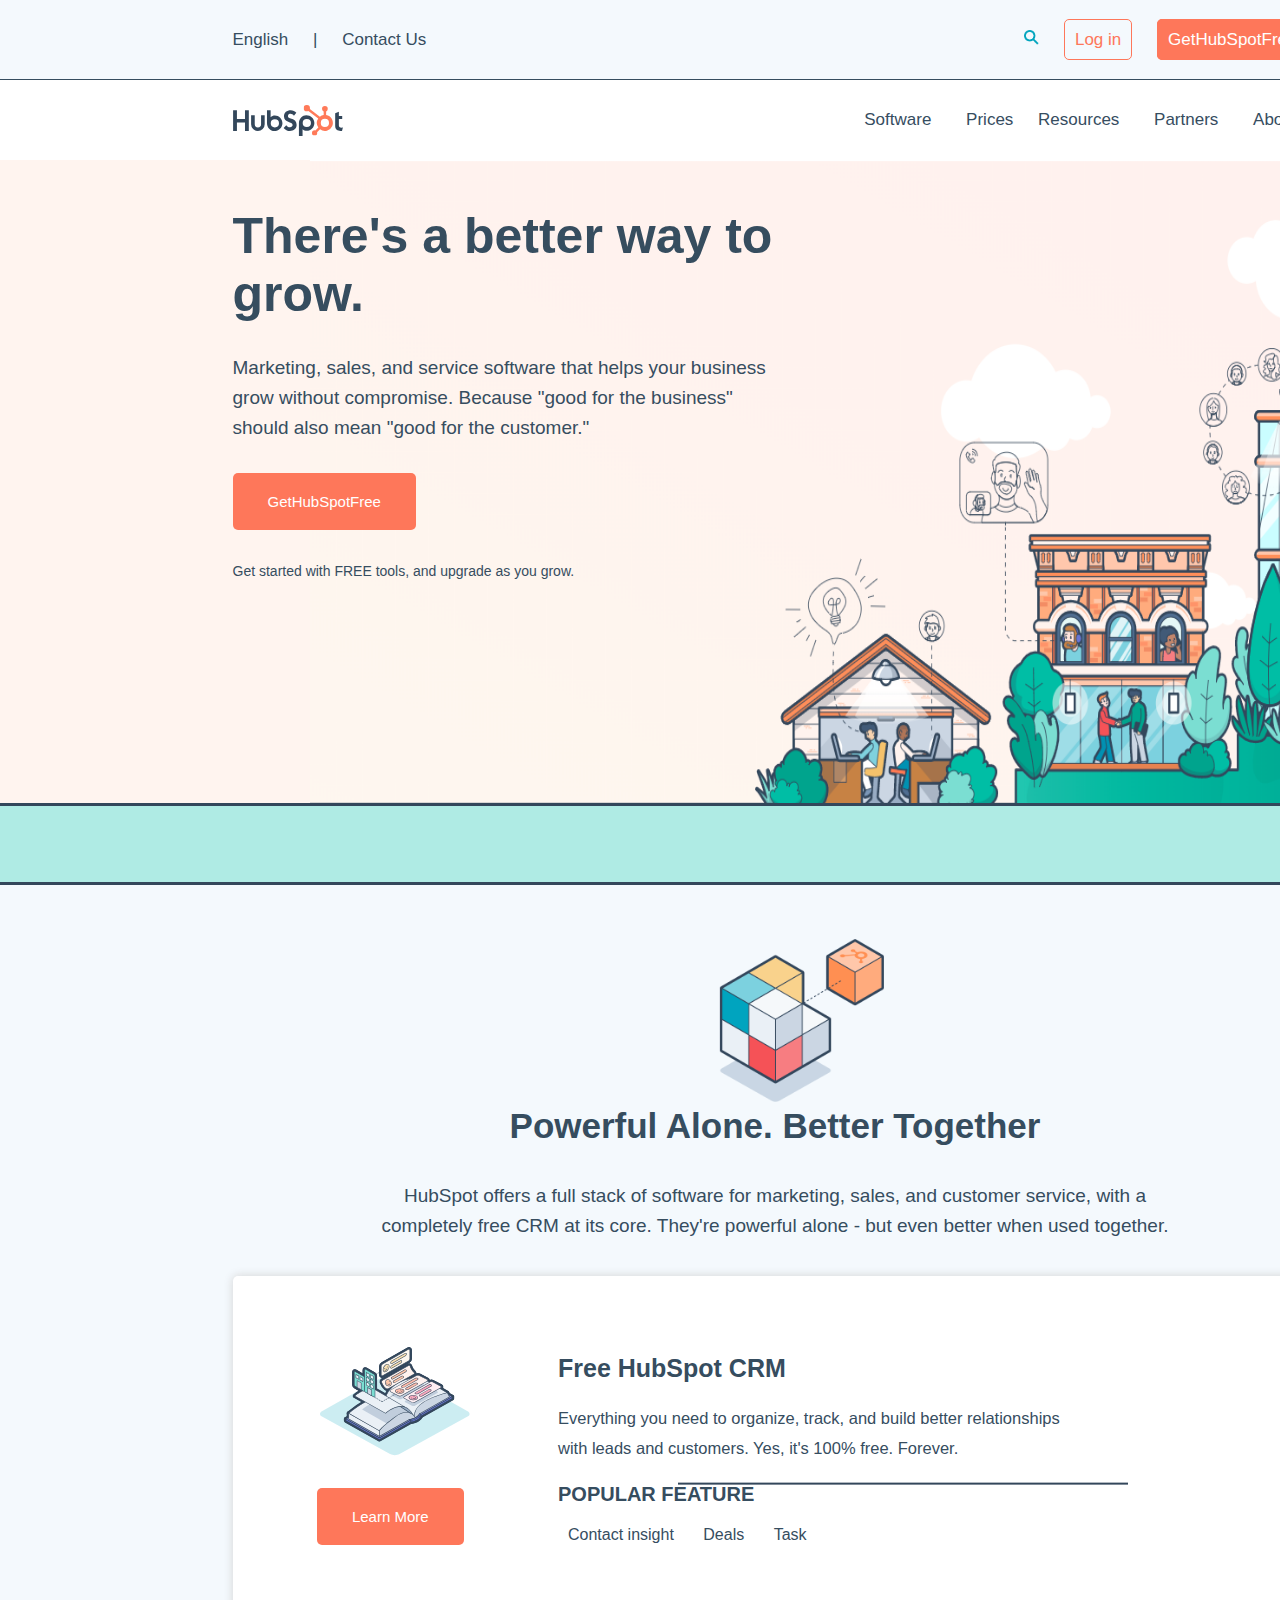
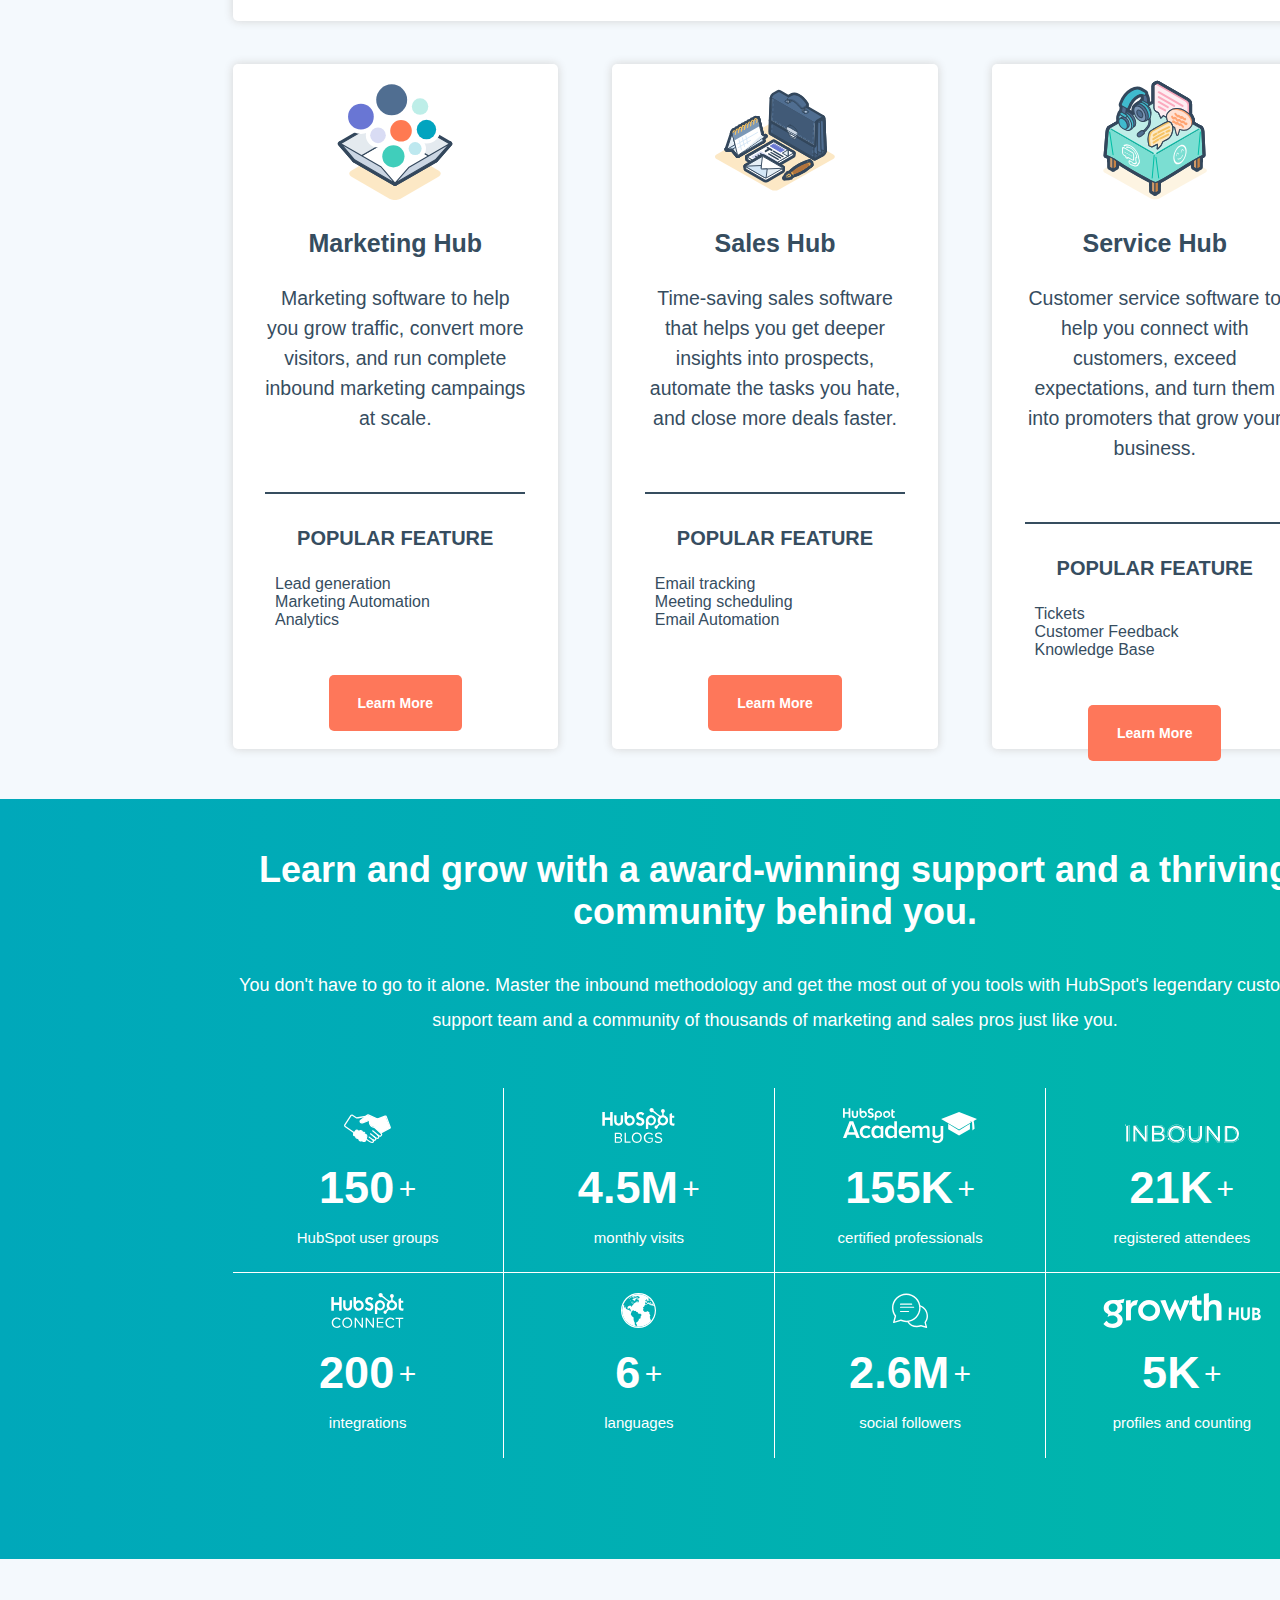
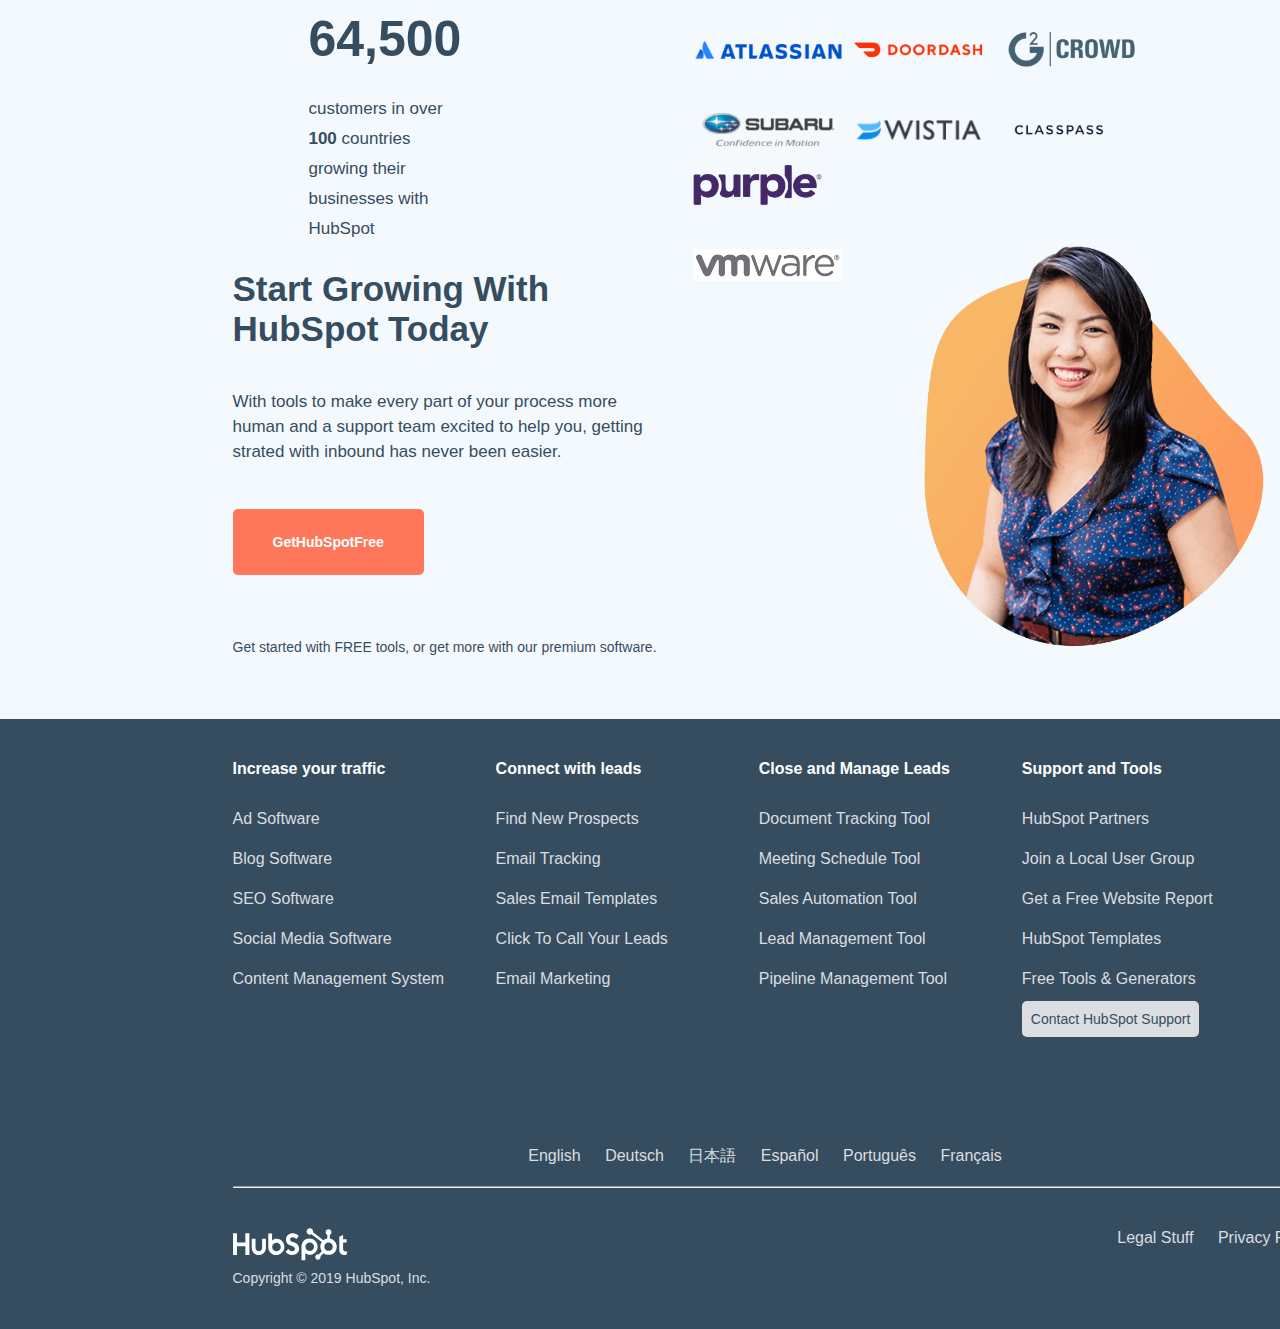
==== commit 97083426: "Jumbotron fix" ====
--- a/index.html
+++ b/index.html
@@ -96,7 +96,6 @@
                 <a class="btnOrange" href="#">GetHubSpotFree</a>
                 <p>Get started with FREE tools, and upgrade as you grow.</p>
             </div>
-            <div class="imgBck"></div>
             <div class="imgCompl"></div>
         </section>
         <!-- /Introduction -->
--- a/assets/css/style.css
+++ b/assets/css/style.css
@@ -99,7 +99,6 @@
 
 .btnSupp {
     background-color: #DADEE0;
-    color: #364d5f;
     padding: 10px 9px;
     border-radius: 5px;
     font-size: 14px;
@@ -129,9 +128,9 @@
 
 /* Page */
 body {
+    min-width: 1550px;
     background-color: #f4f9fd;
     color: #364d5f;
-    /* font-family: 'Montserrat', sans-serif; */
     font-family: Arial, Helvetica, sans-serif;
 }
 
@@ -157,7 +156,6 @@
 .smallGlobe {
     vertical-align: text-top;
     font-size: 17px;
-    color: #364d5f;
 }
 
 .col2 span {
@@ -206,28 +204,24 @@
     margin: 0 10px;
 }
 
-.bottomRMenu a {
-    color: #364d5f;
-}
-
 .bottomRMenu i {
     margin-left: 10px;
 }
 
 /* Introduction */
-.imgBck {
-    background: url(../img/jumbotron.png);
-    height: 650px;
-    background-position-x: 100%;
+.siteIntroduction {
+    background: url("../img/jumbotron.png");
+    background-position: right top;
     background-repeat: no-repeat;
-    background-size: 80%;
+    background-size: 80% 730px;
+    background-color: #fff4ef;
+    height: 725px;
 }
 
 .introContent {
-    position: absolute;
-    left: 15%;
     padding-top: 3%;
     width: 35%;
+    margin-left: 15%;
 }
 
 .introContent h1 {
@@ -260,6 +254,7 @@
     height: 82px;
     border-top: 3px solid #33475b;
     border-bottom: 3px solid #33475b;
+    margin-top: -82px;
 }
 
 /* Products */
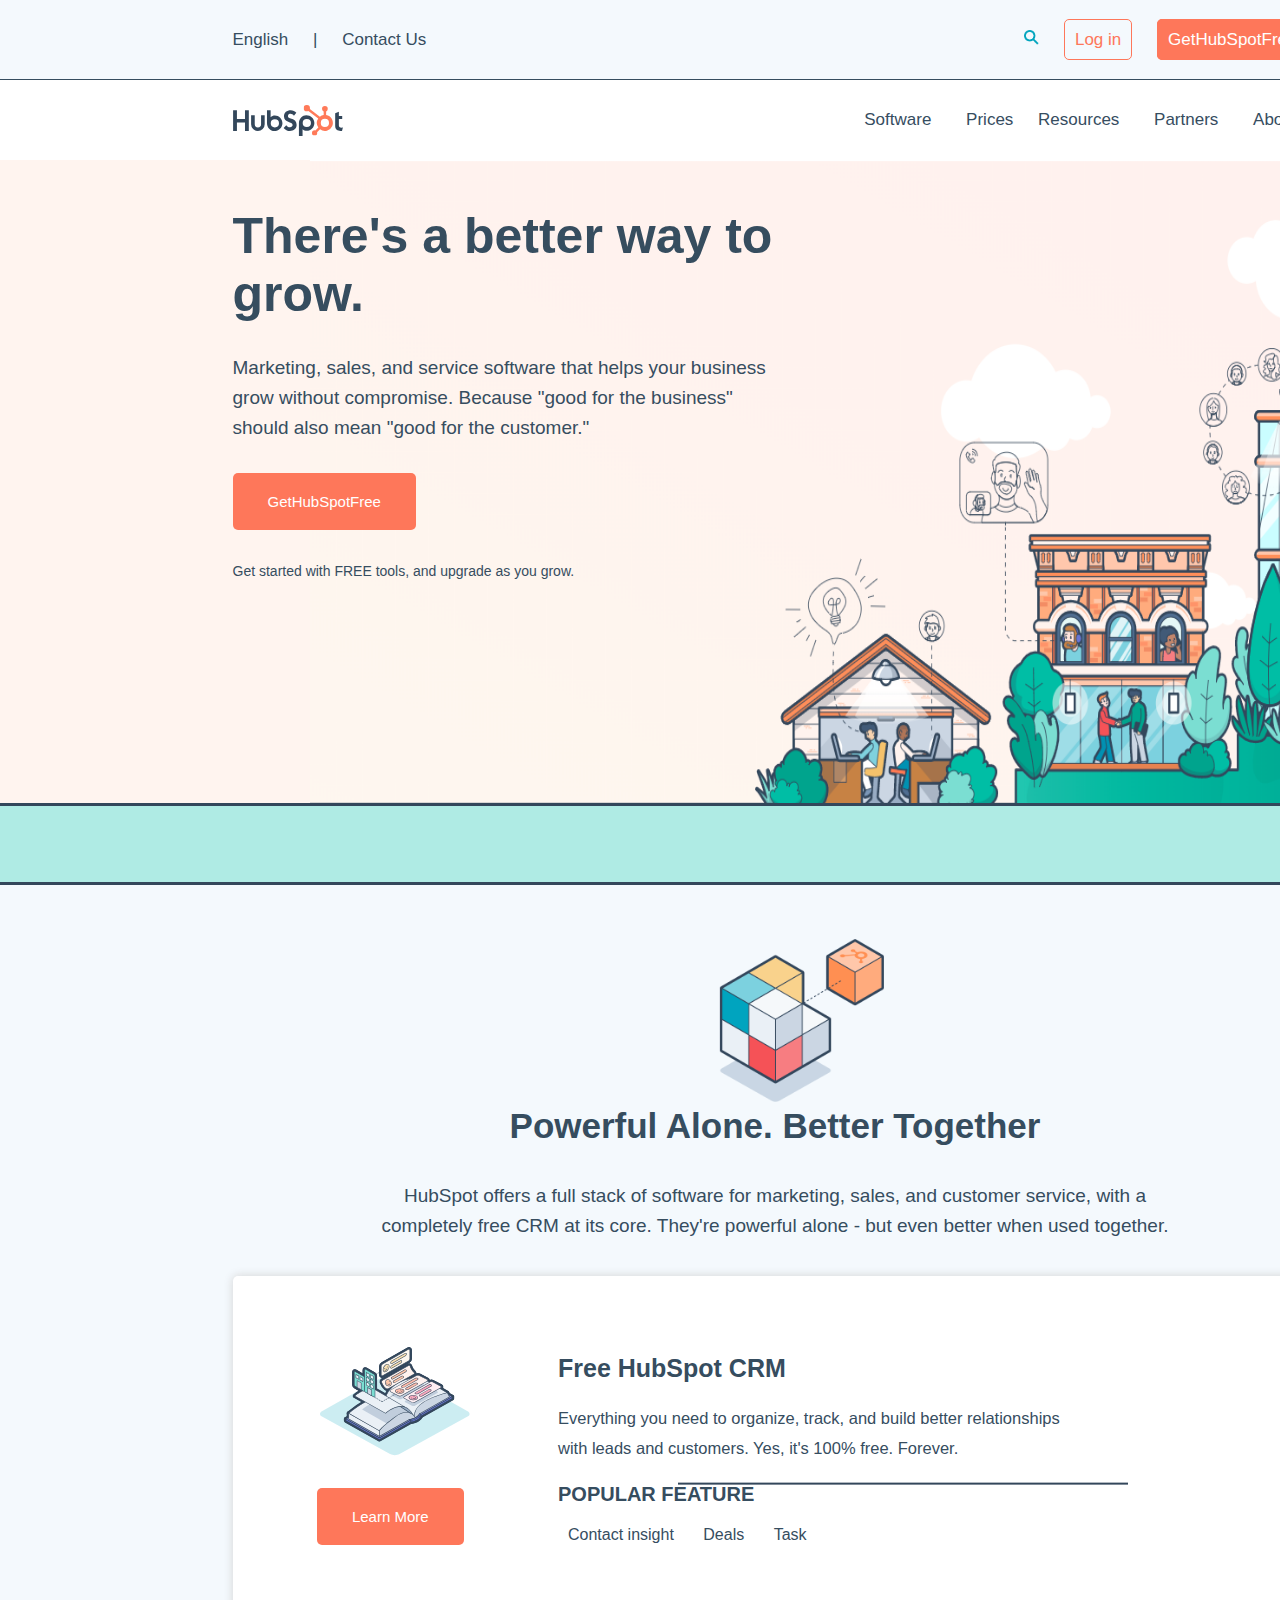
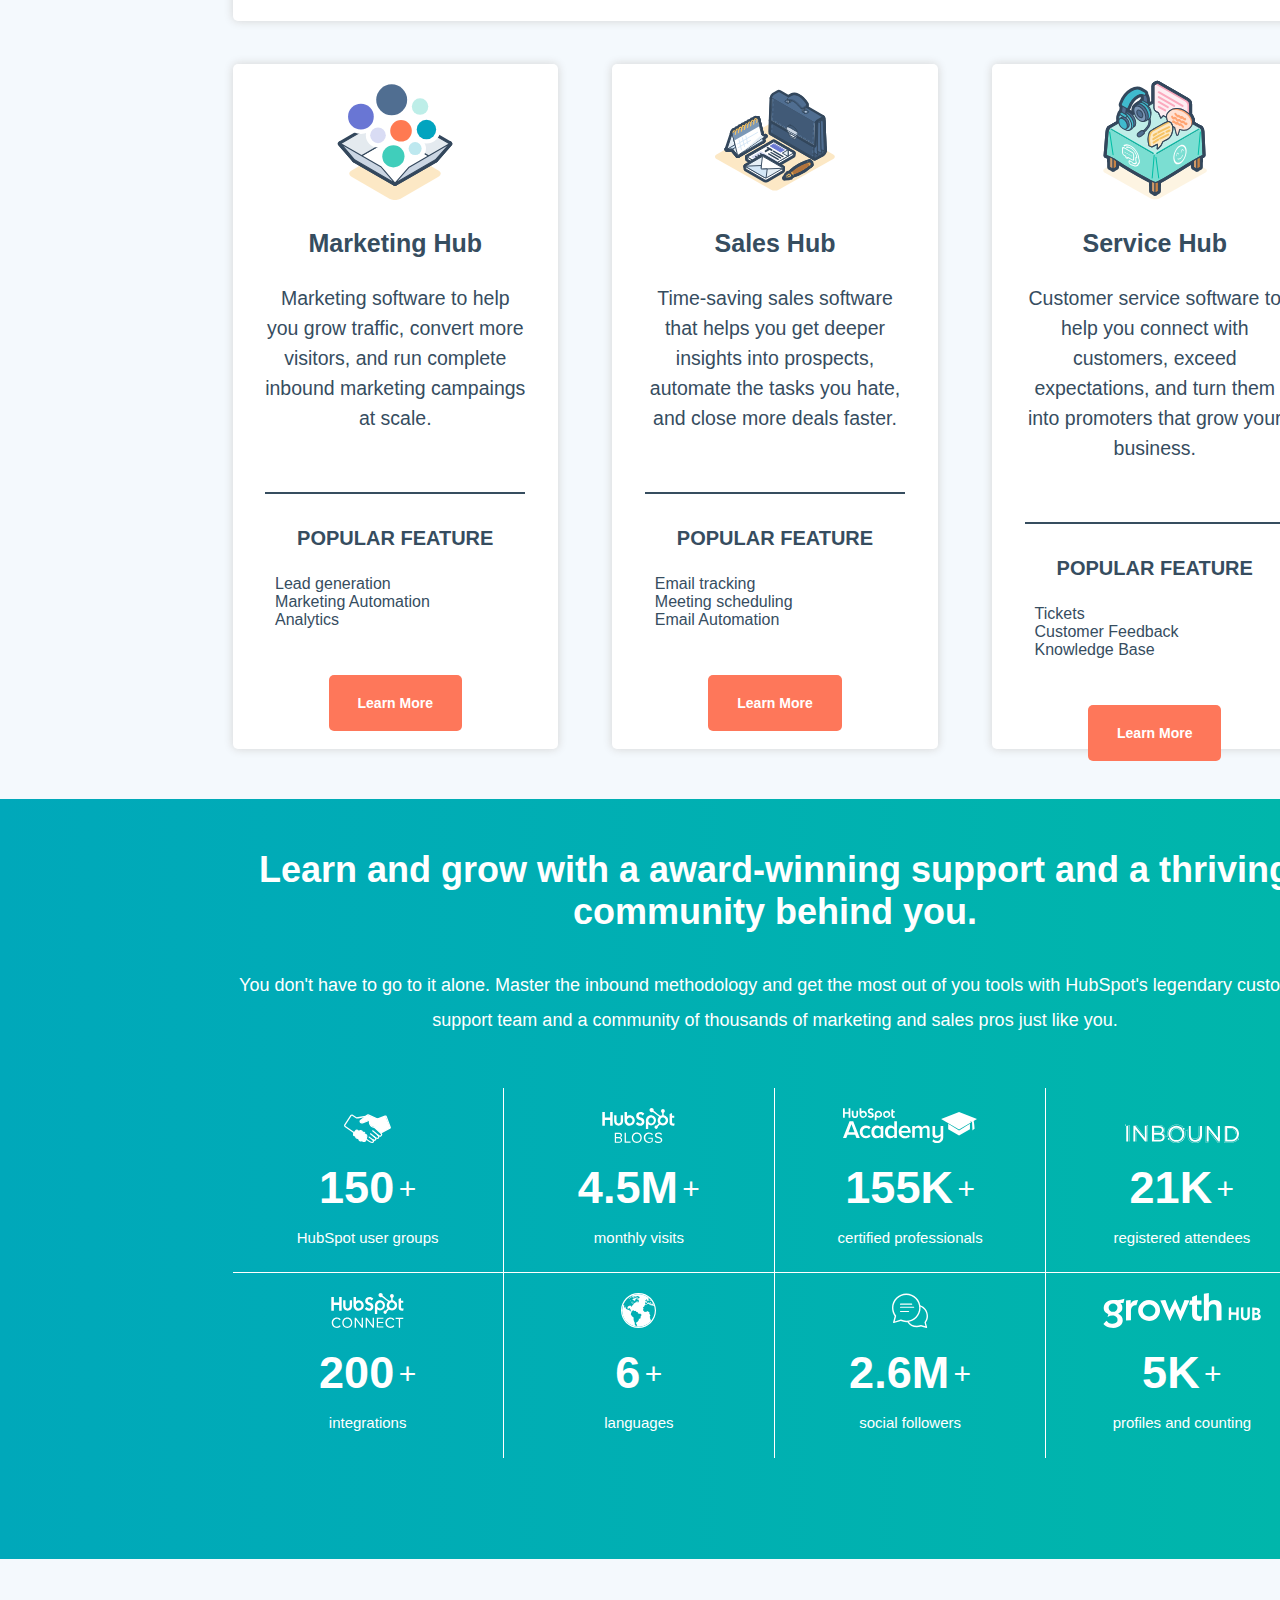
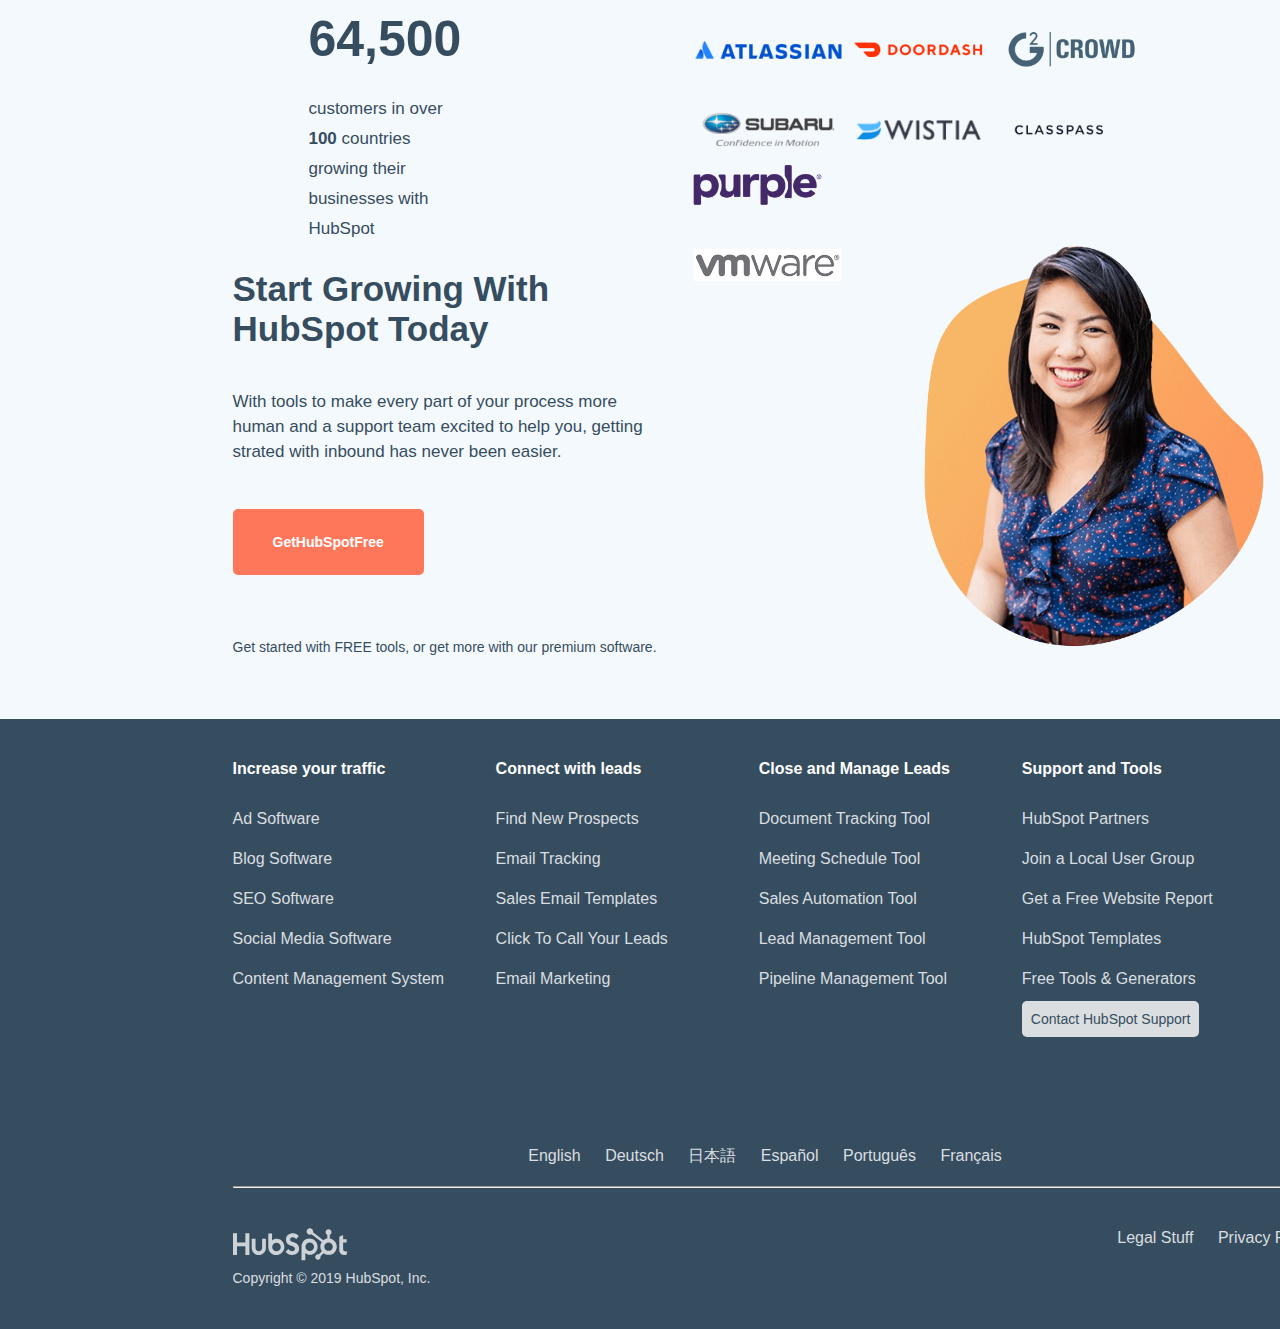
==== commit d39184ca: "Text-align center cleanup" ====
--- a/index.html
+++ b/index.html
@@ -102,7 +102,7 @@
 
         <!-- Products -->
         <section class="mainProducts bgLightBlue">
-            <div class="container clearfix">
+            <div class="container clearfix alignCenter">
                 <!-- Products intro -->
                 <img src="./assets/img/cube.webp" alt="Cube image">
                 <h2>Powerful Alone. Better Together</h2>
@@ -225,7 +225,7 @@
         <section class="numbersSec bgGradientBlue">
             <div class="container">
                 <!-- Intro -->
-                <div class="numbersIntro">
+                <div class="numbersIntro alignCenter">
                     <h2>Learn and grow with a award-winning support and a thriving community behind you.</h2>
                     <p>You don't have to go to it alone. Master the inbound methodology and get the most out of you tools with HubSpot's legendary customer support team and a community of thousands of marketing and sales pros just like you.</p>
                 </div>
@@ -458,7 +458,7 @@
             <!-- /Top row -->
 
             <!-- Bottom row -->
-            <div class="bottomRow">
+            <div class="bottomRow alignCenter">
                 <!-- Languages -->
                 <div>
                     <div class="siteLang">
--- a/assets/css/style.css
+++ b/assets/css/style.css
@@ -48,6 +48,10 @@
     width: calc(100%/4);
     text-align: center;
     float: left;
+}
+
+.alignCenter {
+    text-align: center !important;
 }
 
 .alignLeft {
@@ -258,10 +262,6 @@
 }
 
 /* Products */
-.mainProducts > .container {
-    text-align: center;
-}
-
 .mainProducts > .container img {
     width: 20%;
     margin-top: 5%;
@@ -392,7 +392,6 @@
 
 .numbersIntro {
     padding-top: 50px;
-    text-align: center;
     color: white;
 }
 
@@ -451,9 +450,9 @@
     vertical-align: text-bottom;
 }
 
-/*
+/************************
     Bottom 
-*/
+*************************/
 .bottomSec {
     height: 760px;
 }
@@ -553,7 +552,6 @@
 
 footer .bottomRow {
     height: 30%;
-    text-align: center;
 }
 
 footer .col4 {
@@ -600,4 +598,5 @@
     background-repeat: no-repeat;
     width: 120px;
     height: 50px;
-}
+    filter: opacity(0.75);
+}
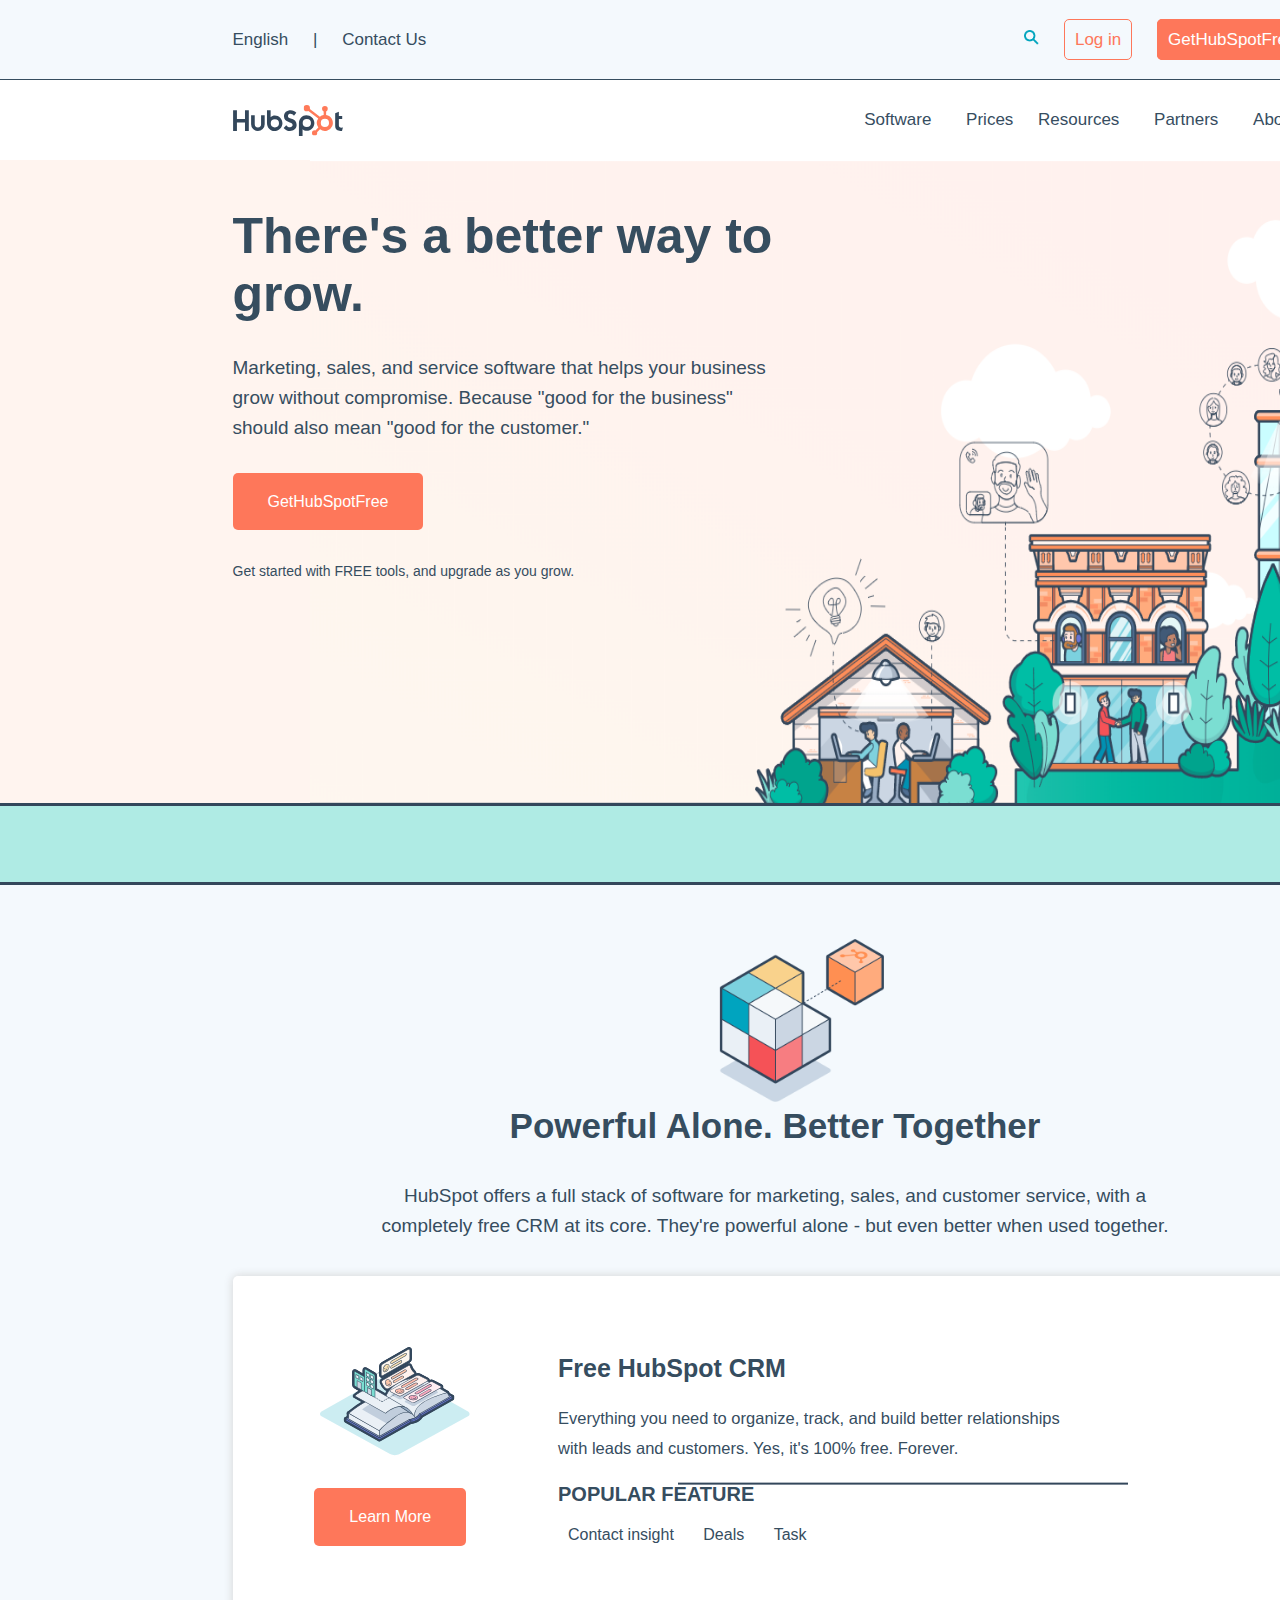
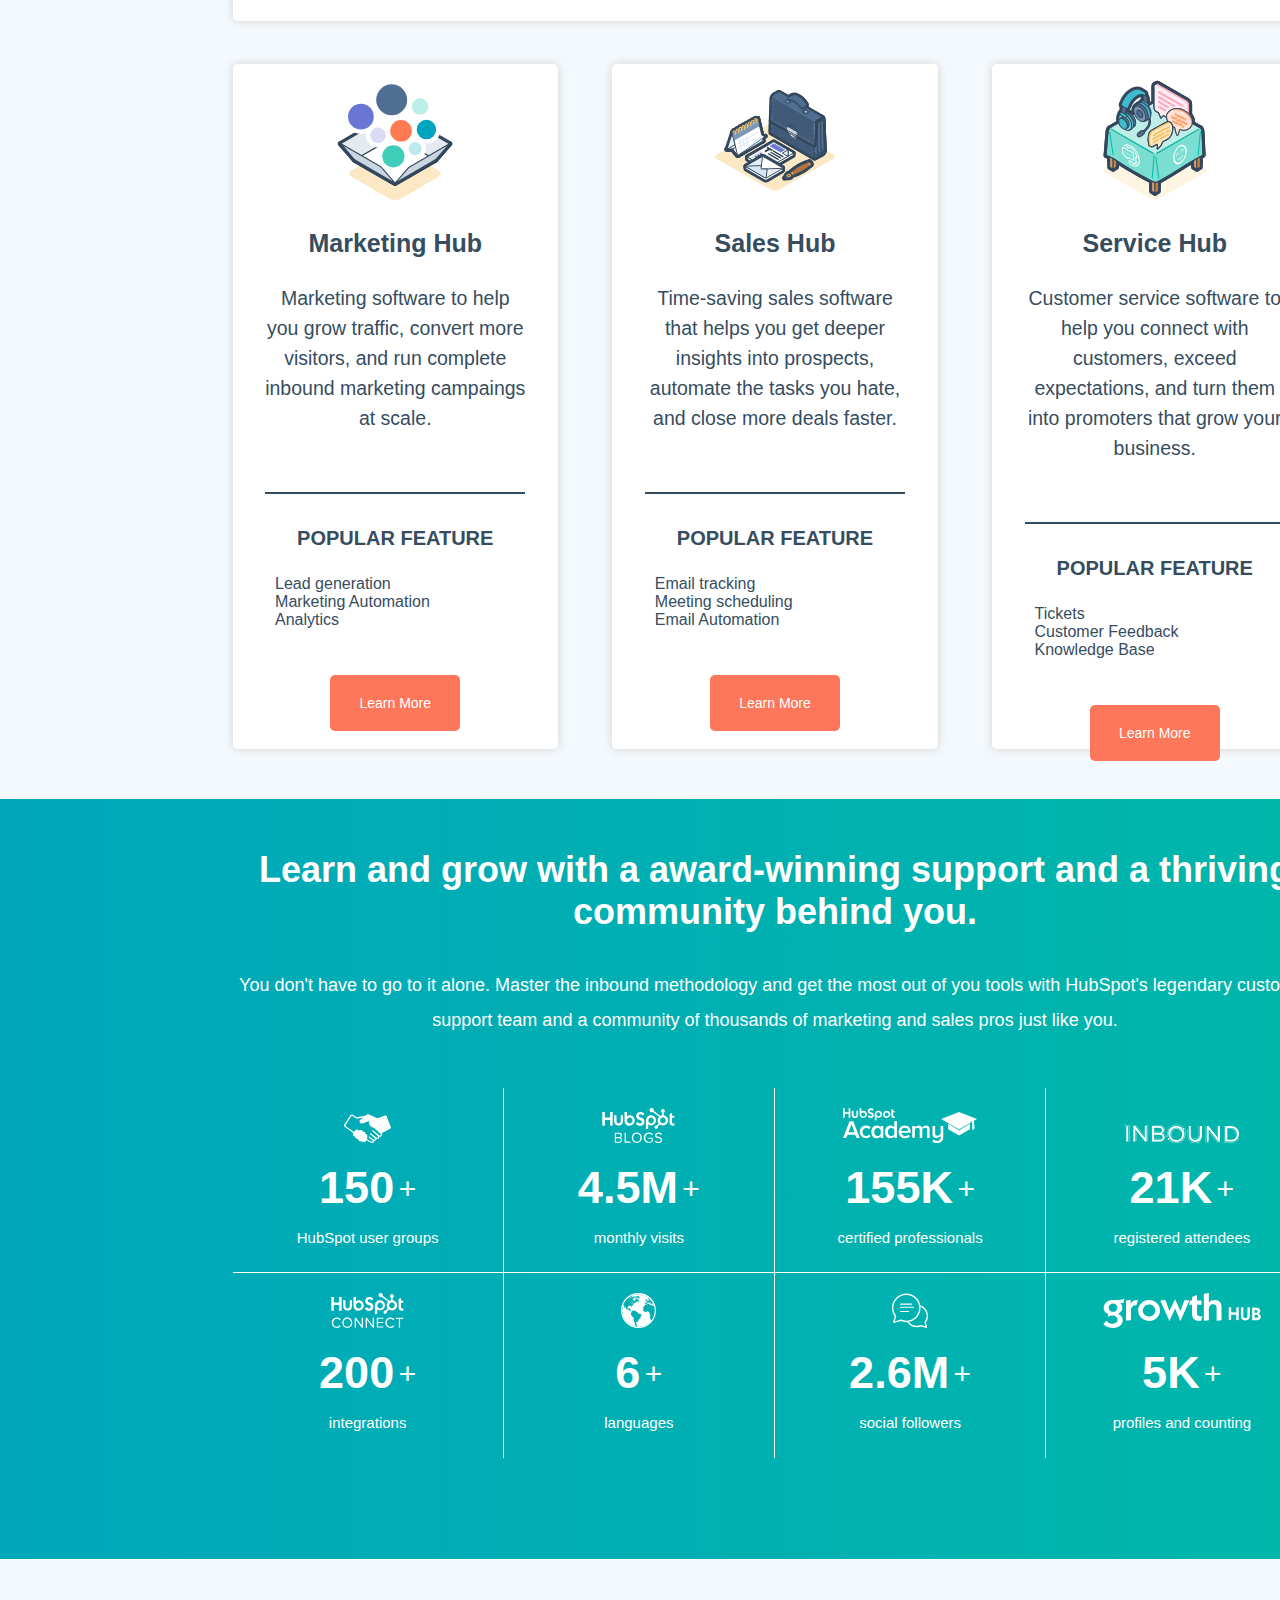
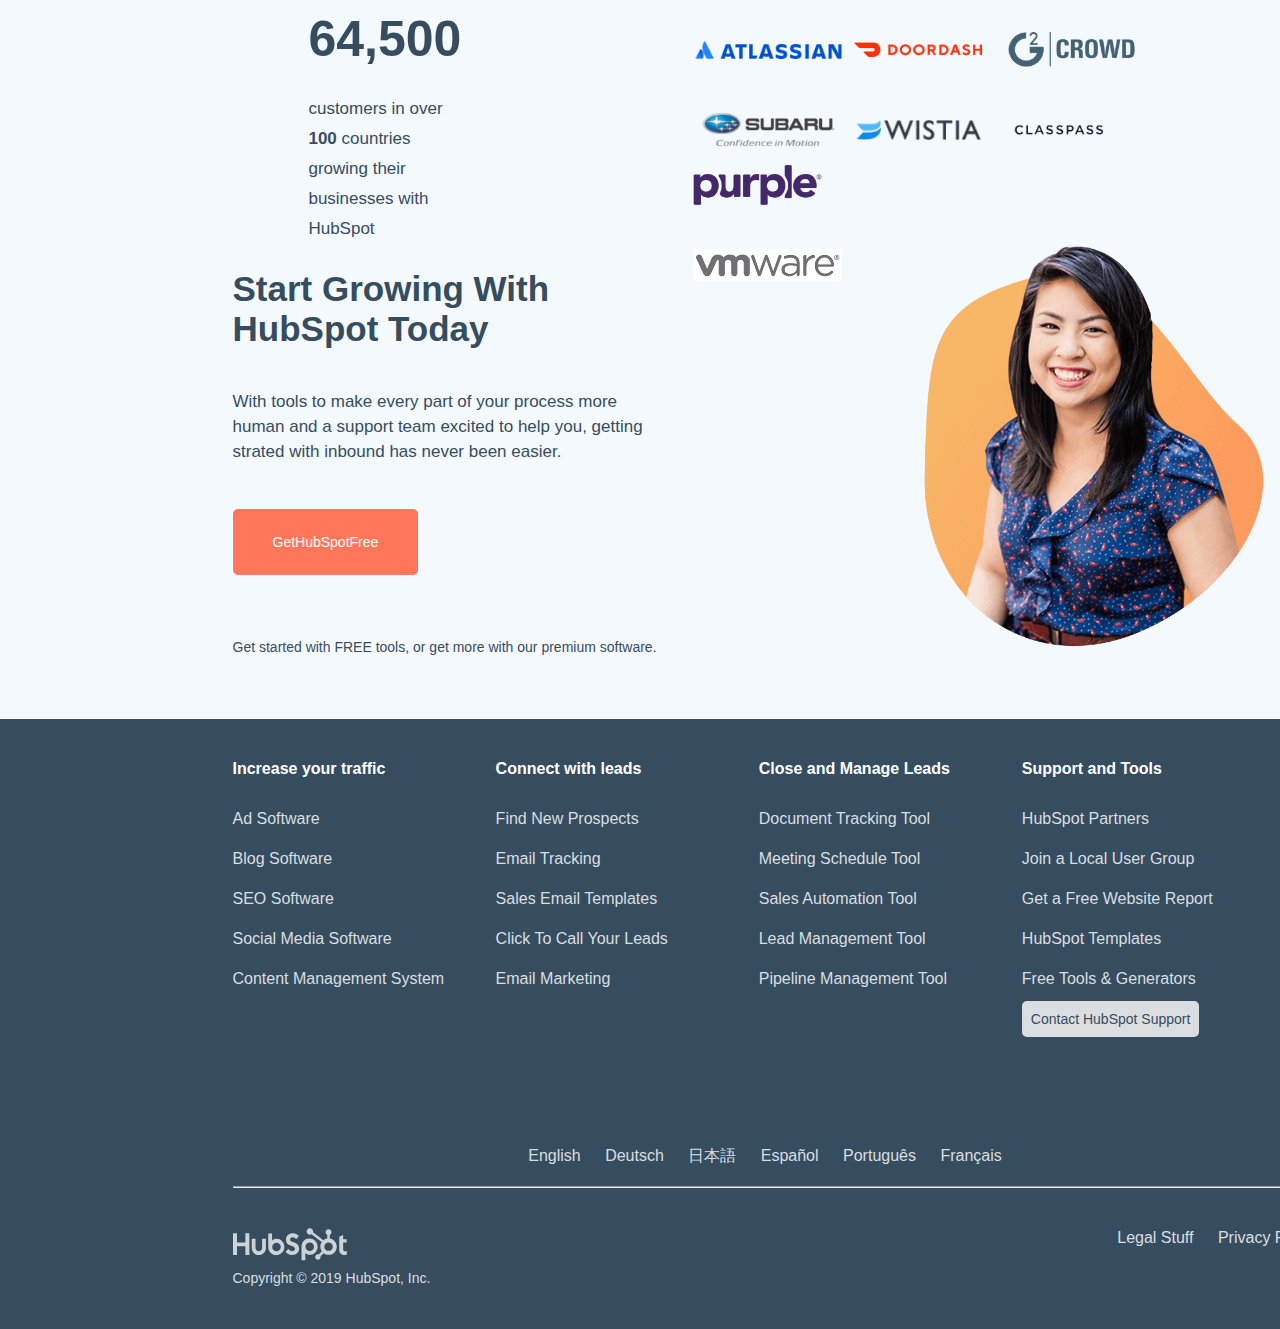
==== commit 04d1f27d: "Small cleanup" ====
--- a/index.html
+++ b/index.html
@@ -93,7 +93,7 @@
             <div class="introContent container">
                 <h1>There's a better way to grow.</h1>
                 <p>Marketing, sales, and service software that helps your business grow without compromise. Because "good for the business" should also mean "good for the customer."</p>
-                <a class="btnOrange" href="#">GetHubSpotFree</a>
+                <a class="btnOrange  f15" href="#">GetHubSpotFree</a>
                 <p>Get started with FREE tools, and upgrade as you grow.</p>
             </div>
             <div class="imgCompl"></div>
@@ -116,7 +116,7 @@
                             <img class="medImg" src="./assets/img/book.svg" alt="Book image">
                         </div>
                         <div>
-                            <a class="btnOrange" href="">Learn More</a>
+                            <a class="btnOrange f15" href="">Learn More</a>
                         </div>
                     </div>
                     <div class="col2">
@@ -162,7 +162,7 @@
                             </li>
                         </ul>
                         <div>
-                            <a class="btnOrange" href="">Learn More</a>
+                            <a class="btnOrange f15" href="">Learn More</a>
                         </div>
                     </div>
                     <!-- /First card -->
@@ -186,7 +186,7 @@
                             </li>
                         </ul>
                         <div>
-                            <a class="btnOrange" href="">Learn More</a>
+                            <a class="btnOrange f15" href="">Learn More</a>
                         </div>
                     </div>
                     <!-- /Second card -->
@@ -210,7 +210,7 @@
                             </li>
                         </ul>
                         <div>
-                            <a class="btnOrange" href="">Learn More</a>
+                            <a class="btnOrange f15" href="">Learn More</a>
                         </div>
                     </div>
                     <!-- /Third card -->
--- a/assets/css/style.css
+++ b/assets/css/style.css
@@ -244,7 +244,6 @@
     color: white;
     padding: 20px 35px;
     border-radius: 5px;
-    font-size: 15px;
 }
 
 .introContent p:nth-child(4) {
@@ -377,7 +376,6 @@
     padding: 20px 29px;
     border-radius: 5px;
     font-size: 14px;
-    font-weight: 600;
 }
 
 .verticalProducts > .col3 > div {
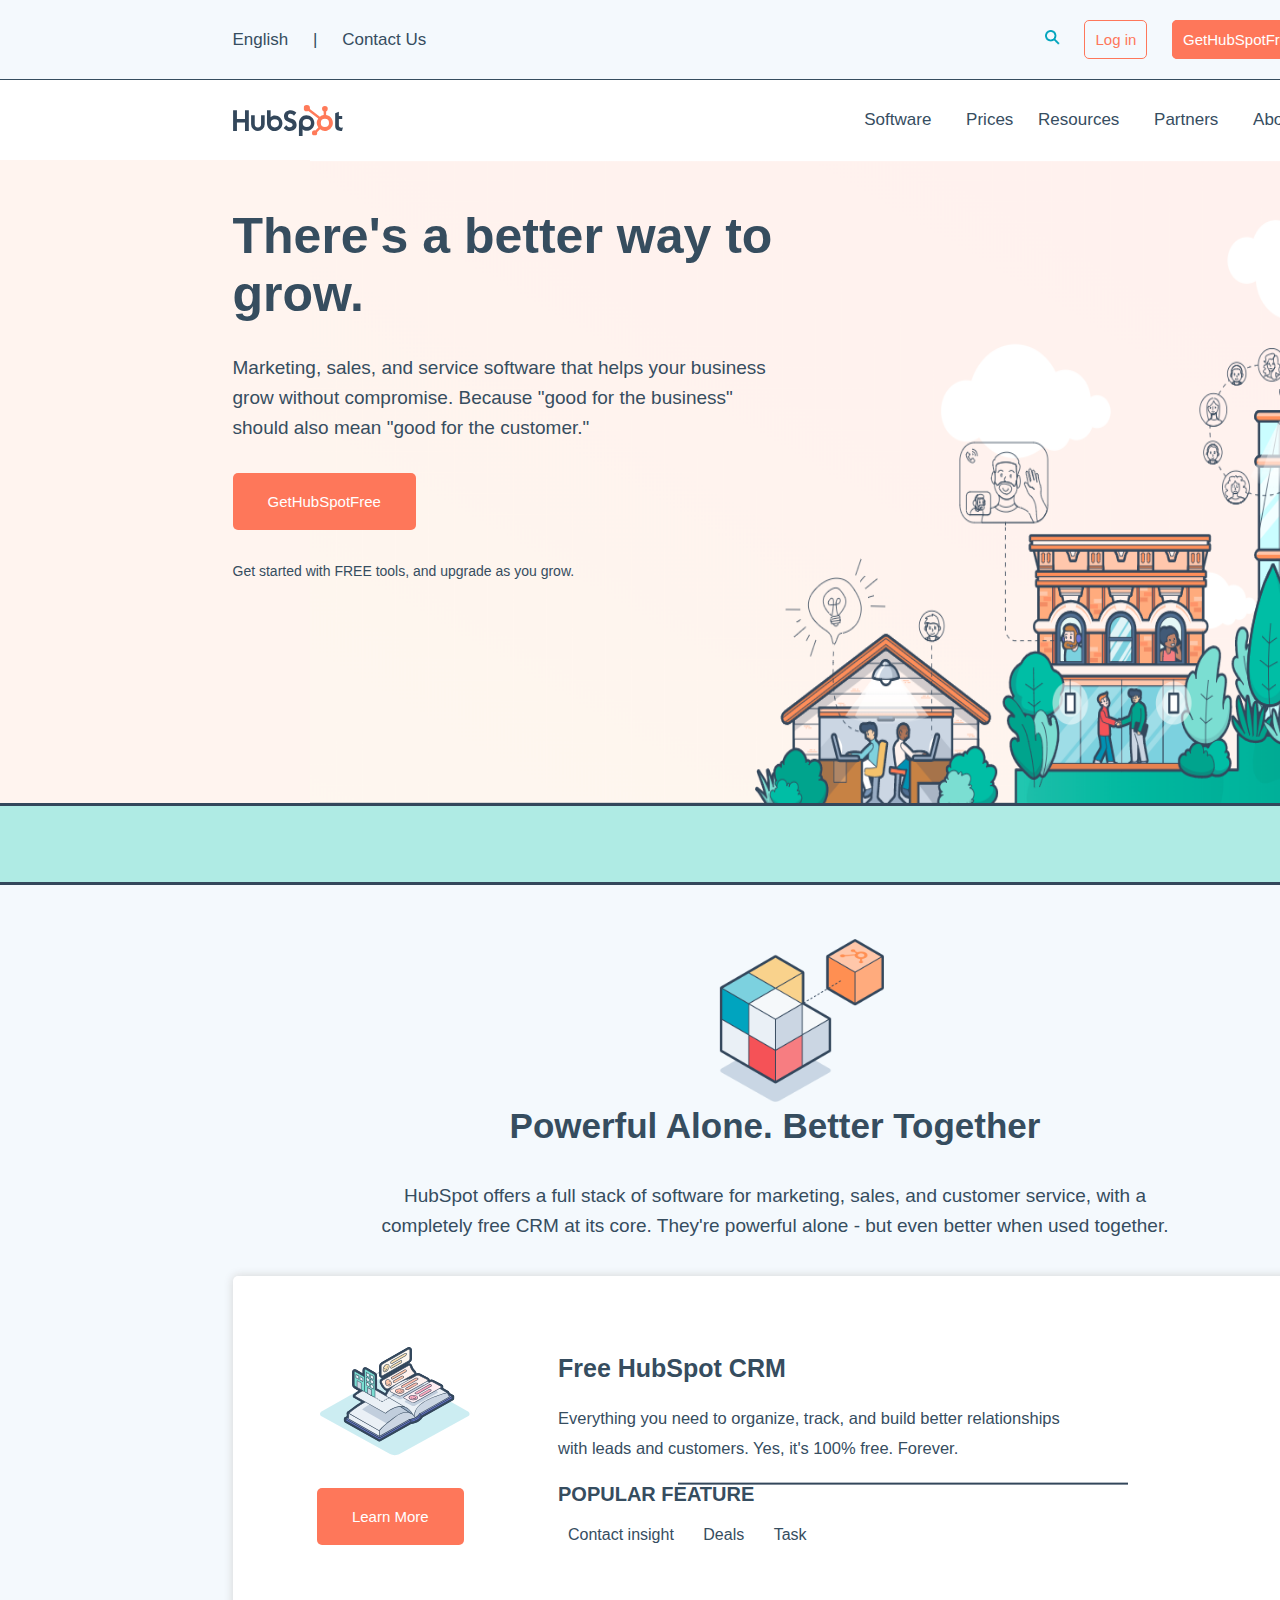
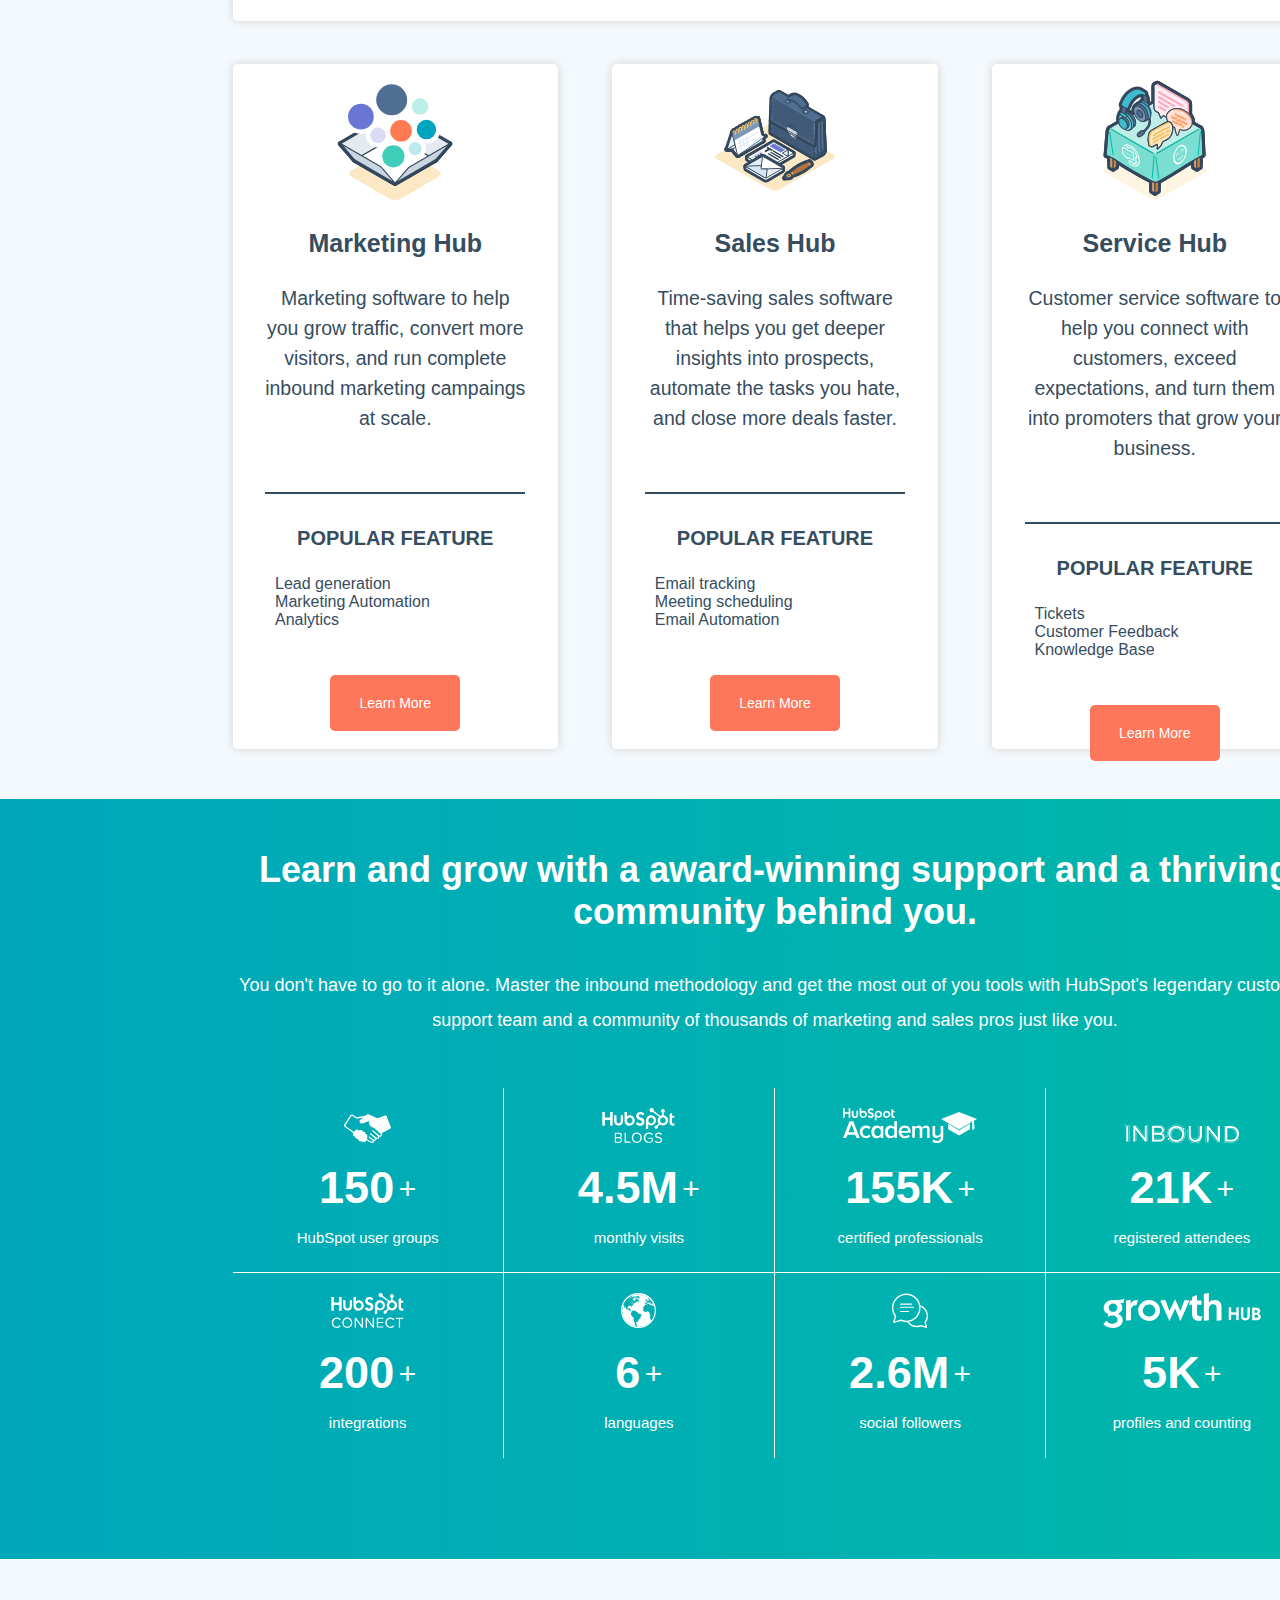
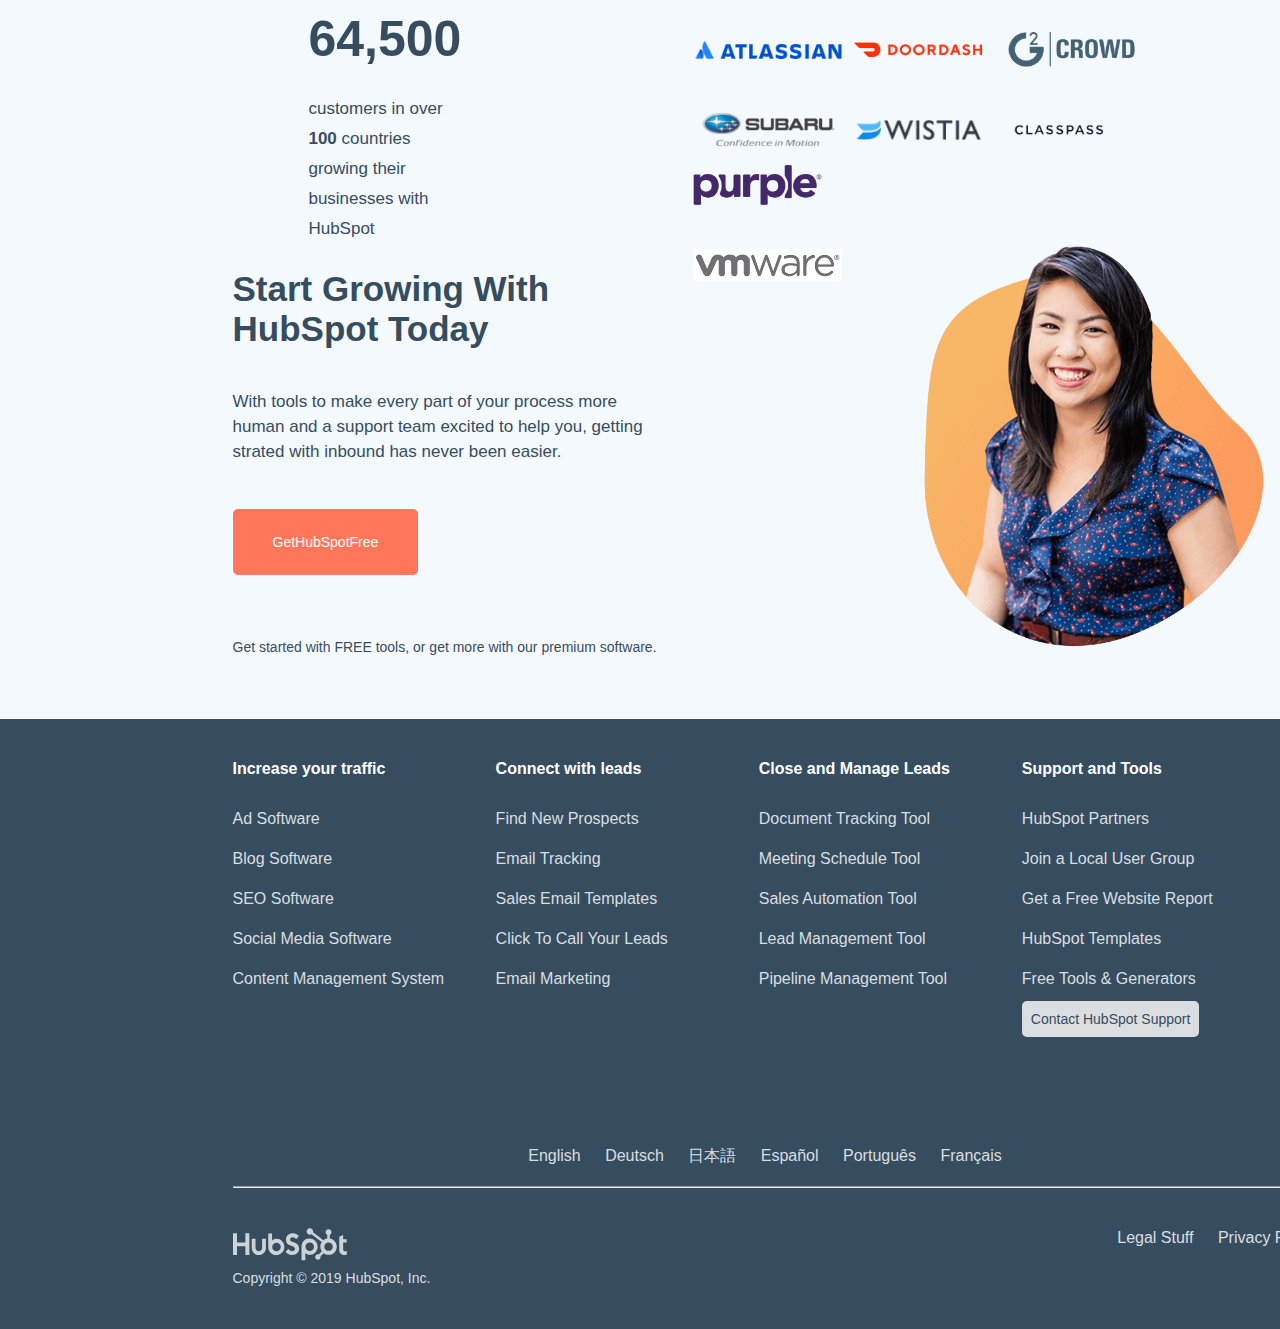
==== commit 77937cdf: "Small fix to previous commit" ====
--- a/index.html
+++ b/index.html
@@ -37,8 +37,8 @@
                 </div>
                 <div class="col2 alignRight">
                     <img class="smallIcon" src="./assets/img/search-20icon.webp" alt="Search icon">
-                    <a class="medBtn" href="#">Log in</a>
-                    <a class="medBtn" href="#">GetHubSpotFree</a>
+                    <a class="medBtn f15" href="#">Log in</a>
+                    <a class="medBtn f15" href="#">GetHubSpotFree</a>
                 </div>
             </div>
         </section>
@@ -93,7 +93,7 @@
             <div class="introContent container">
                 <h1>There's a better way to grow.</h1>
                 <p>Marketing, sales, and service software that helps your business grow without compromise. Because "good for the business" should also mean "good for the customer."</p>
-                <a class="btnOrange  f15" href="#">GetHubSpotFree</a>
+                <a class="btnOrange f15" href="#">GetHubSpotFree</a>
                 <p>Get started with FREE tools, and upgrade as you grow.</p>
             </div>
             <div class="imgCompl"></div>
--- a/assets/css/style.css
+++ b/assets/css/style.css
@@ -48,6 +48,10 @@
     width: calc(100%/4);
     text-align: center;
     float: left;
+}
+
+.f15 {
+    font-size: 15px;
 }
 
 .alignCenter {
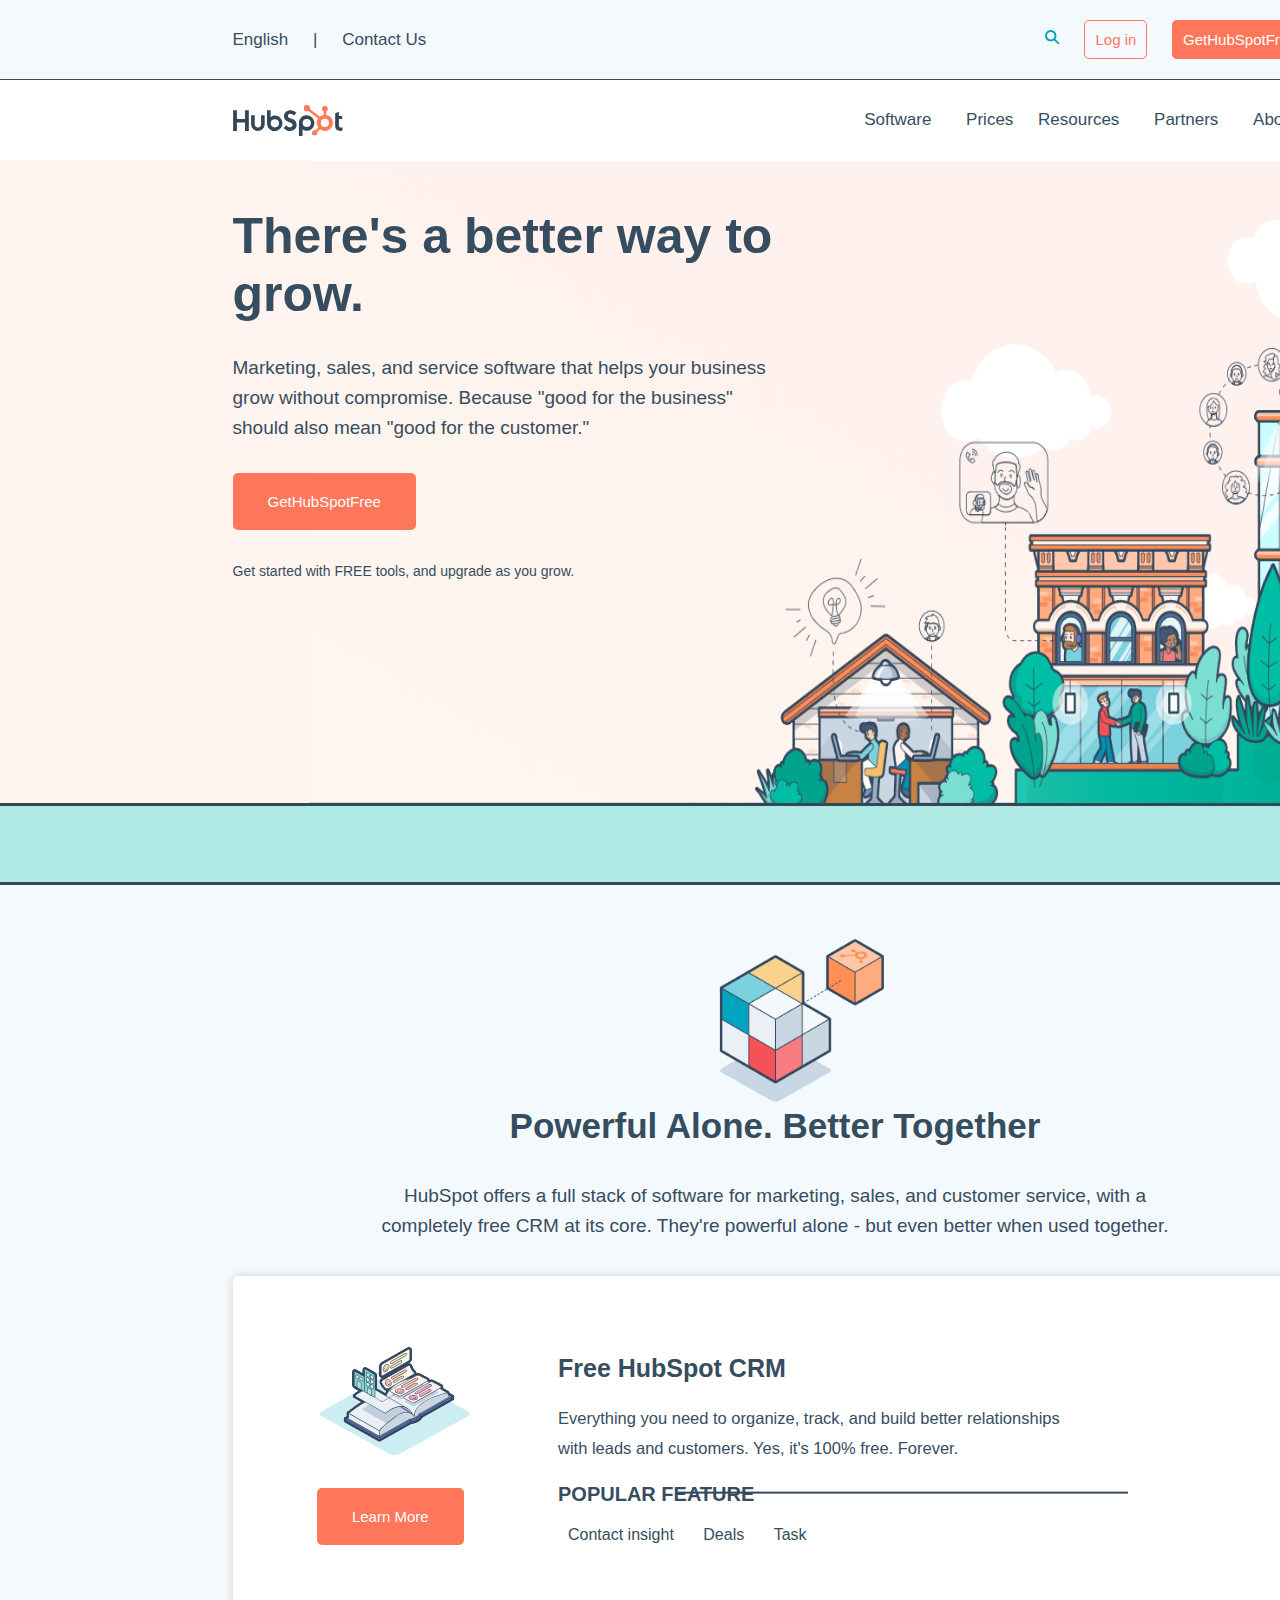
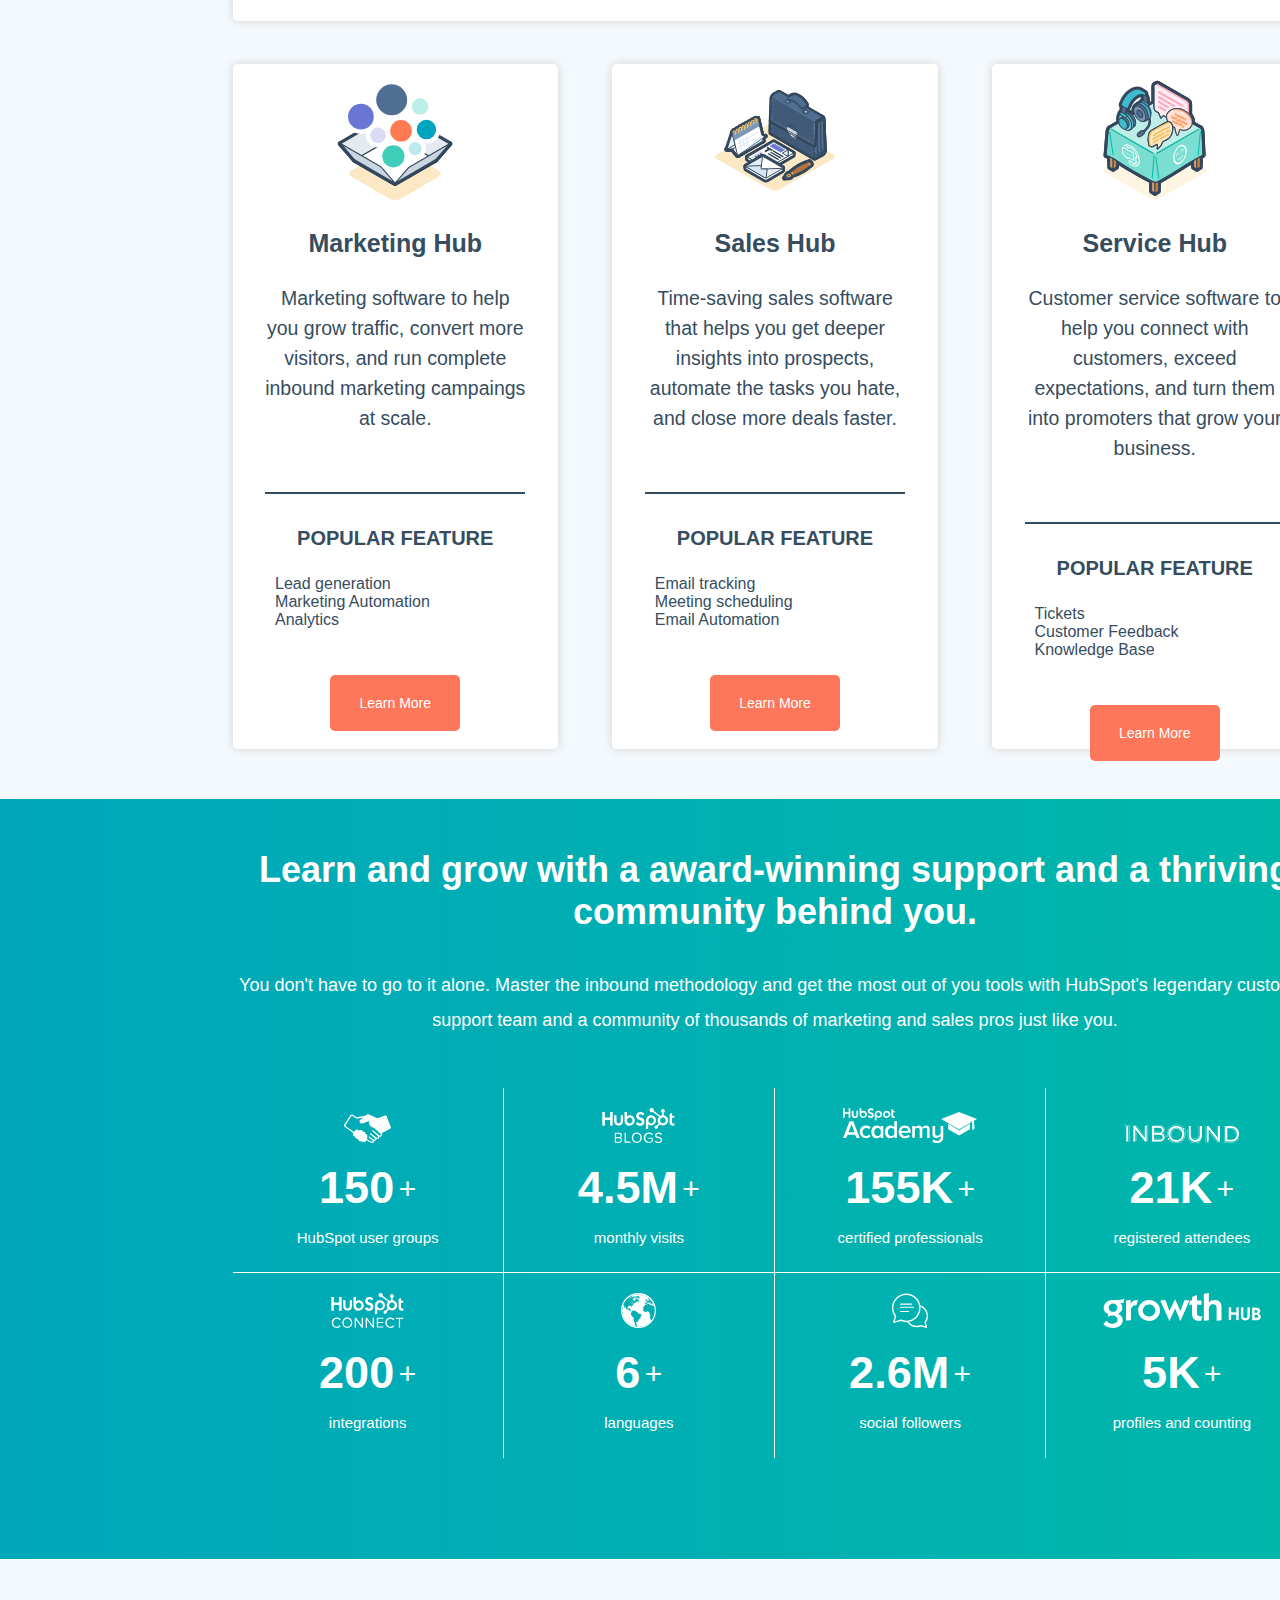
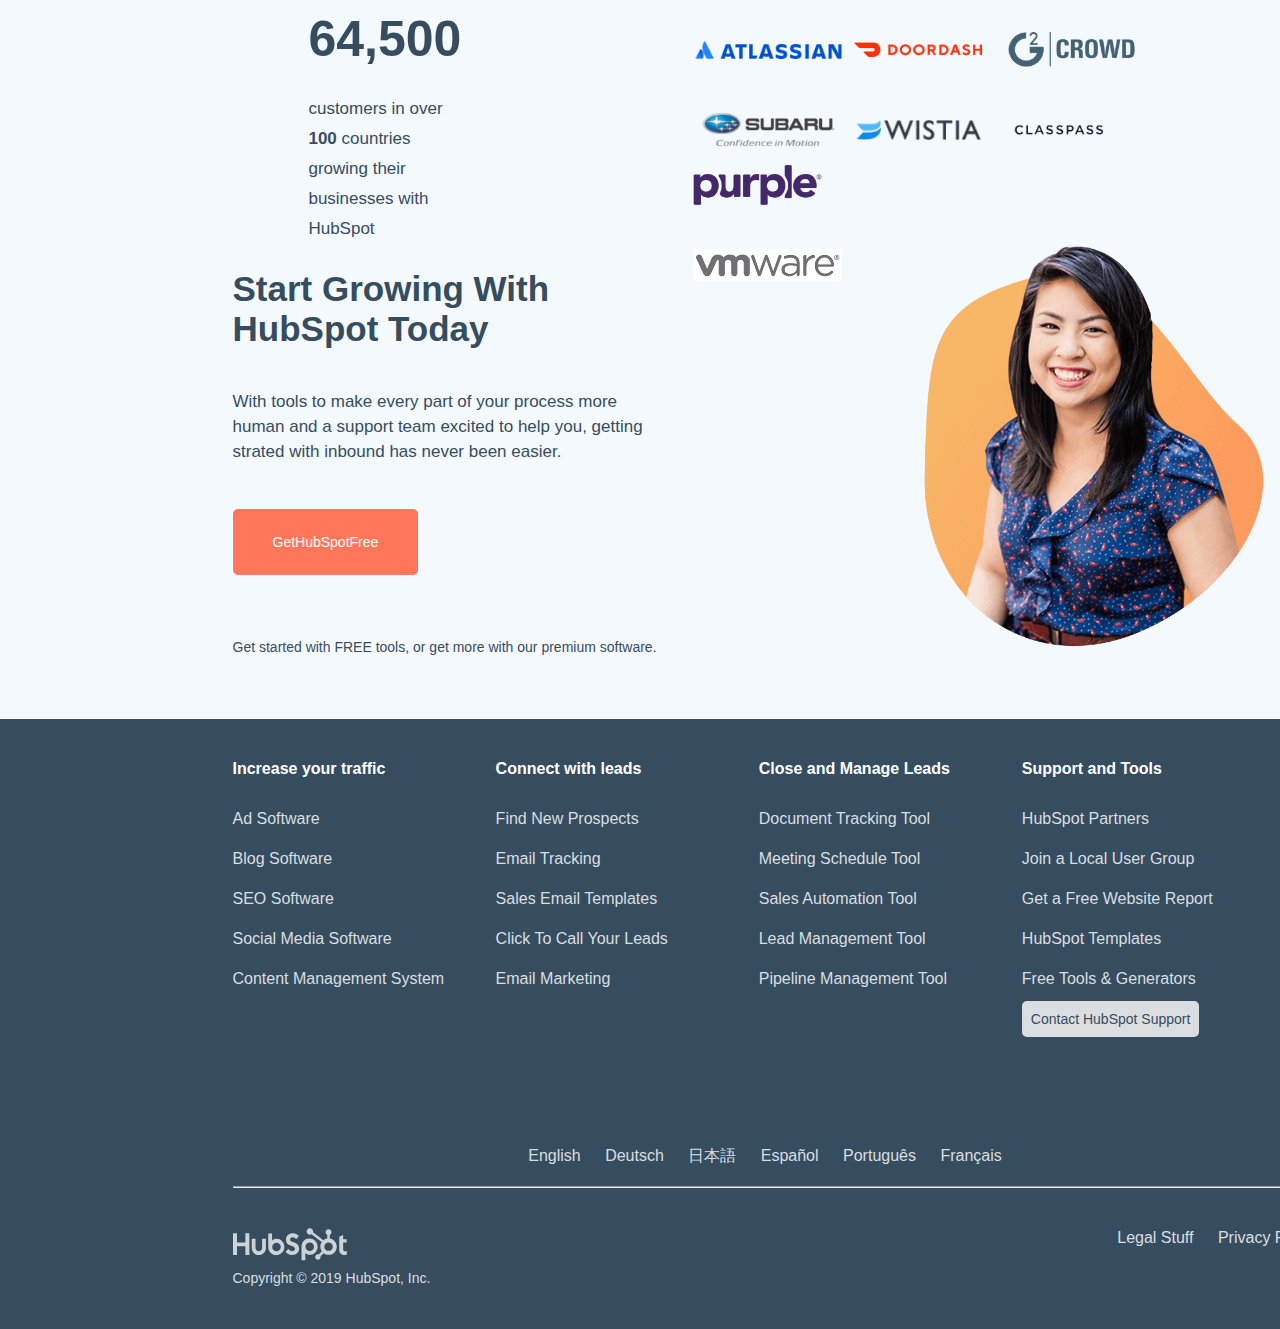
==== commit f84156cd: "Favicon upload" ====
--- a/index.html
+++ b/index.html
@@ -6,6 +6,8 @@
     <meta name="viewport" content="width=device-width, initial-scale=1.0">
     <title>HubSpot</title>
     <link rel="stylesheet" href="./assets/css/style.css">
+    <!-- Favicon -->
+    <link rel="shortcut icon" href="./assets/img/HubSpot-Inversed-Favicon.webp" type="image/x-icon">
     <!-- Custom font -->
     <link rel="preconnect" href="https://fonts.gstatic.com">
     <link href="https://fonts.googleapis.com/css2?family=Montserrat:wght@200;400;600;700;800&display=swap" rel="stylesheet">  
--- a/assets/css/style.css
+++ b/assets/css/style.css
@@ -1,4 +1,6 @@
-/* Utility */
+/************************
+    Utility 
+*************************/
 * {
     box-sizing: border-box;
     padding: 0;
@@ -129,12 +131,14 @@
     height: 1px;
     border: 1px solid #33475b;
     position: absolute;
-    top: 75%;
+    top: 80%;
     right: 25%;
     width: 450px;
 }
 
-/* Page */
+/************************
+    Page 
+*************************/
 body {
     min-width: 1550px;
     background-color: #f4f9fd;
@@ -534,10 +538,7 @@
     width: 340px;
 }
 
-/* 
-    Footer
-*/
-
+/* Footer */
 footer {
     background-color: #364d5f;
     color:#DADEE0 !important;
